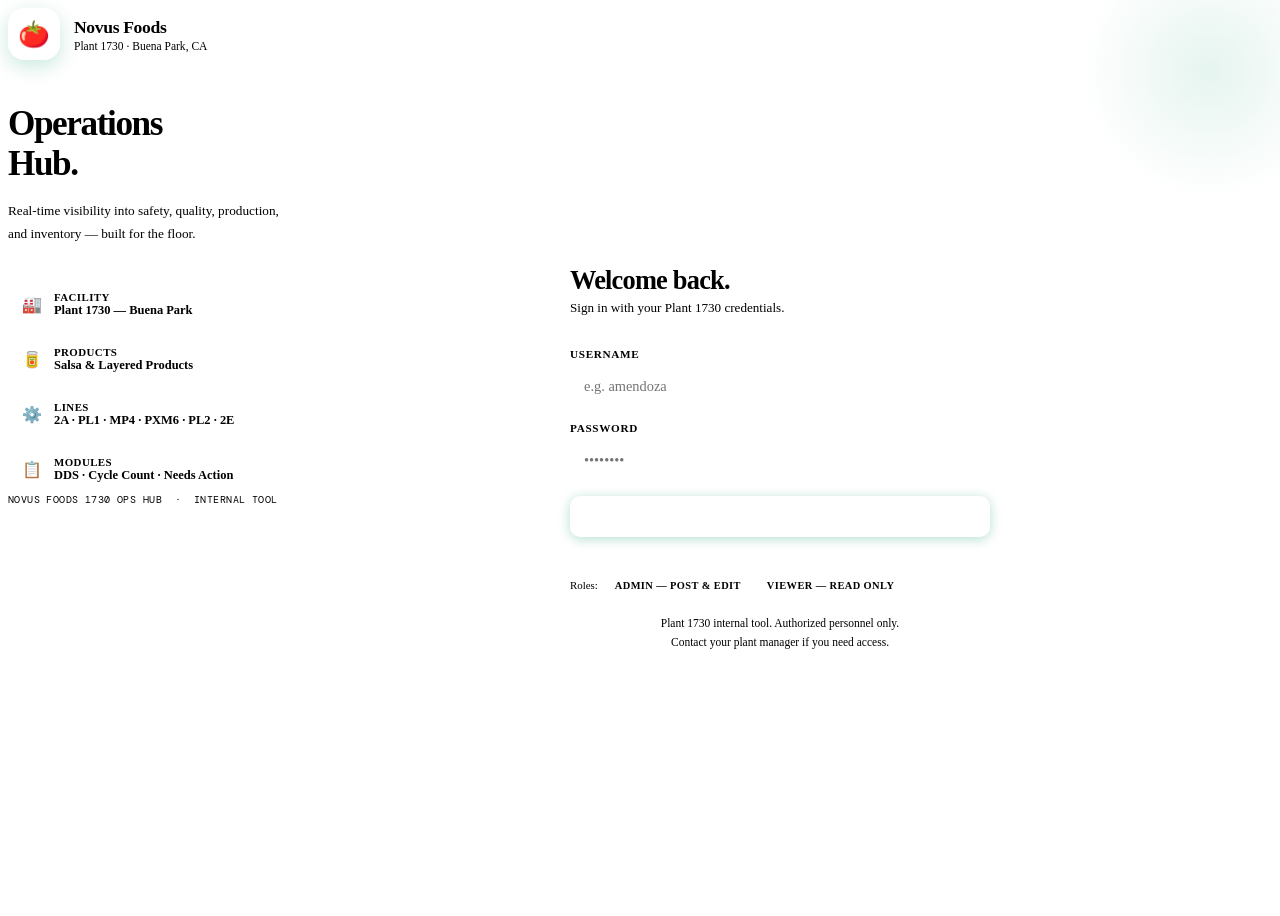
==== index.html @ 9f8c4c77 "Create index.html" ====
<!DOCTYPE html>

<html lang="en">
<head>
  <meta charset="UTF-8"/>
  <meta name="viewport" content="width=device-width,initial-scale=1.0"/>
  <title>Novus Foods 1730 – Ops Hub</title>
  <link rel="preconnect" href="https://fonts.googleapis.com">
  <link rel="preconnect" href="https://fonts.gstatic.com" crossorigin>
  <link href="https://fonts.googleapis.com/css2?family=DM+Sans:ital,wght@0,400;0,500;0,600;0,700;0,800;1,400&family=DM+Mono:wght@400;500&display=swap" rel="stylesheet">
  <link rel="stylesheet" href="novus-styles.css">
  <script src="novus-core.js"></script>
  <style>
    body { display:flex; min-height:100vh; overflow:hidden; }

```
.brand-panel {
  width:380px; flex-shrink:0;
  background:var(--surface); border-right:1px solid var(--border);
  display:flex; flex-direction:column; justify-content:space-between;
  padding:44px 36px; position:relative; overflow:hidden;
}
.brand-panel::before {
  content:''; position:absolute; top:-60px; right:-60px;
  width:260px; height:260px;
  background:radial-gradient(circle,rgba(5,150,105,.1) 0%,transparent 70%);
  pointer-events:none;
}
.brand-panel::after {
  content:''; position:absolute; inset:0;
  background-image:linear-gradient(var(--border) 1px,transparent 1px),linear-gradient(90deg,var(--border) 1px,transparent 1px);
  background-size:44px 44px; opacity:.3; pointer-events:none;
}
.brand-top { position:relative; z-index:1; }
.brand-logo { display:flex; align-items:center; gap:14px; margin-bottom:44px; }
.brand-logo-icon {
  width:52px; height:52px;
  background:linear-gradient(135deg,var(--green-d),var(--green));
  border-radius:16px; display:flex; align-items:center; justify-content:center;
  font-size:1.6rem; box-shadow:0 6px 20px rgba(5,150,105,.22);
}
.brand-logo-name { font-size:1.1rem; font-weight:800; color:var(--ink); letter-spacing:-.02em; }
.brand-logo-sub  { font-size:.72rem; color:var(--ink3); font-weight:500; margin-top:2px; }
.brand-headline  { font-size:2.2rem; font-weight:800; color:var(--ink); line-height:1.15; letter-spacing:-.04em; margin-bottom:14px; }
.brand-headline span { color:var(--green); }
.brand-desc { font-size:.83rem; color:var(--ink3); line-height:1.75; max-width:280px; }
.plant-stats { display:flex; flex-direction:column; gap:8px; margin-top:36px; position:relative; z-index:1; }
.stat-pill {
  display:flex; align-items:center; gap:12px;
  background:var(--green-xll); border:1px solid var(--green-ll);
  border-radius:10px; padding:10px 14px;
  animation:fadeUp .4s var(--ease) both;
}
.stat-pill:nth-child(1){animation-delay:.05s}
.stat-pill:nth-child(2){animation-delay:.1s}
.stat-pill:nth-child(3){animation-delay:.15s}
.stat-pill:nth-child(4){animation-delay:.2s}
.stat-icon  { font-size:1rem; width:20px; text-align:center; }
.stat-label { font-size:.68rem; color:var(--ink3); font-weight:600; text-transform:uppercase; letter-spacing:.04em; }
.stat-value { font-size:.78rem; color:var(--green-d); font-weight:700; }
.brand-bottom { position:relative; z-index:1; font-size:.65rem; color:var(--ink4); font-family:'DM Mono',monospace; letter-spacing:.04em; }

.login-panel { flex:1; display:flex; align-items:center; justify-content:center; padding:40px; background:var(--bg); }
.login-card {
  background:var(--surface); border:1px solid var(--border);
  border-radius:20px; padding:44px 40px; width:100%; max-width:420px;
  box-shadow:var(--shadow); animation:cardIn .4s var(--spring) both;
}
.login-greeting { font-size:1.65rem; font-weight:800; color:var(--ink); letter-spacing:-.03em; margin-bottom:4px; }
.login-sub      { font-size:.82rem; color:var(--ink3); margin-bottom:32px; }
.error-msg {
  display:none; background:rgba(220,38,38,.06); border:1px solid rgba(220,38,38,.18);
  color:var(--red); border-radius:var(--radius-sm); padding:10px 14px;
  font-size:.82rem; font-weight:600; margin-bottom:16px; animation:fadeUp .2s var(--ease) both;
}
.error-msg.visible { display:block; }
.form-input-wrap { margin-bottom:16px; }
.form-input-wrap label { display:block; font-size:.7rem; font-weight:700; text-transform:uppercase; letter-spacing:.06em; color:var(--ink3); margin-bottom:7px; }
.form-input { width:100%; padding:11px 14px; border:1.5px solid var(--border); border-radius:10px; font-family:inherit; font-size:.9rem; color:var(--ink); background:var(--surface2); outline:none; transition:border-color .15s,box-shadow .15s,background .15s; }
.form-input:focus { border-color:var(--green); box-shadow:0 0 0 3px var(--green-glow); background:var(--surface); }
.form-input.err { border-color:var(--red-l); }
.btn-login {
  width:100%; padding:12px;
  background:linear-gradient(135deg,var(--green-d),var(--green));
  color:white; border:none; border-radius:10px; font-family:inherit;
  font-size:.9rem; font-weight:700; cursor:pointer; margin-top:8px;
  box-shadow:0 2px 12px rgba(5,150,105,.3);
  transition:filter .15s,transform .12s var(--spring),box-shadow .15s;
  display:flex; align-items:center; justify-content:center; gap:8px;
}
.btn-login:hover:not(:disabled){ filter:brightness(1.08); transform:translateY(-1px); box-shadow:0 4px 18px rgba(5,150,105,.38); }
.btn-login:active{ transform:scale(.97); }
.btn-login:disabled{ opacity:.7; cursor:not-allowed; }
.spin-mini { display:none; width:14px; height:14px; border:2px solid rgba(255,255,255,.35); border-top-color:white; border-radius:50%; animation:spin .6s linear infinite; }
.btn-login.loading .spin-mini { display:block; }
.role-hint { display:flex; gap:8px; flex-wrap:wrap; align-items:center; margin-top:22px; padding-top:18px; border-top:1px solid var(--border); }
.role-hint-label { font-size:.68rem; color:var(--ink4); }
.role-badge { font-size:.65rem; font-weight:700; padding:3px 9px; border-radius:5px; text-transform:uppercase; letter-spacing:.04em; }
.role-admin  { background:var(--green-xll); color:var(--green-d); border:1px solid var(--green-ll); }
.role-viewer { background:var(--surface2); color:var(--ink3); border:1px solid var(--border); }
.login-footer { font-size:.72rem; color:var(--ink4); text-align:center; margin-top:20px; line-height:1.65; }

@media(max-width:768px){
  body{flex-direction:column;}
  .brand-panel{width:100%;padding:28px 24px 20px;}
  .brand-headline{font-size:1.5rem;}
  .plant-stats{flex-direction:row;flex-wrap:wrap;}
  .stat-pill{flex:1;min-width:140px;}
  .login-panel{padding:24px 20px;}
  .login-card{padding:28px 22px;}
}
```

  </style>
</head>
<body>
  <div class="brand-panel">
    <div class="brand-top">
      <div class="brand-logo">
        <div class="brand-logo-icon">🍅</div>
        <div><div class="brand-logo-name">Novus Foods</div><div class="brand-logo-sub">Plant 1730 · Buena Park, CA</div></div>
      </div>
      <h1 class="brand-headline">Operations<br><span>Hub.</span></h1>
      <p class="brand-desc">Real-time visibility into safety, quality, production, and inventory — built for the floor.</p>
      <div class="plant-stats">
        <div class="stat-pill"><span class="stat-icon">🏭</span><div><div class="stat-label">Facility</div><div class="stat-value">Plant 1730 — Buena Park</div></div></div>
        <div class="stat-pill"><span class="stat-icon">🥫</span><div><div class="stat-label">Products</div><div class="stat-value">Salsa &amp; Layered Products</div></div></div>
        <div class="stat-pill"><span class="stat-icon">⚙️</span><div><div class="stat-label">Lines</div><div class="stat-value">2A · PL1 · MP4 · PXM6 · PL2 · 2E</div></div></div>
        <div class="stat-pill"><span class="stat-icon">📋</span><div><div class="stat-label">Modules</div><div class="stat-value">DDS · Cycle Count · Needs Action</div></div></div>
      </div>
    </div>
    <div class="brand-bottom">NOVUS FOODS 1730 OPS HUB &nbsp;·&nbsp; INTERNAL TOOL</div>
  </div>

  <div class="login-panel">
    <div class="login-card">
      <div class="login-greeting">Welcome back.</div>
      <div class="login-sub">Sign in with your Plant 1730 credentials.</div>
      <div class="error-msg" id="error-msg"></div>
      <div class="form-input-wrap"><label for="username">Username</label><input class="form-input" id="username" type="text" autocomplete="username" spellcheck="false" autocapitalize="none" placeholder="e.g. amendoza"/></div>
      <div class="form-input-wrap"><label for="password">Password</label><input class="form-input" id="password" type="password" autocomplete="current-password" placeholder="••••••••"/></div>
      <button class="btn-login" id="btn-login" onclick="handleLogin()"><div class="spin-mini"></div><span class="btn-text">Sign In</span></button>
      <div class="role-hint">
        <span class="role-hint-label">Roles:</span>
        <span class="role-badge role-admin">Admin — post &amp; edit</span>
        <span class="role-badge role-viewer">Viewer — read only</span>
      </div>
      <div class="login-footer">Plant 1730 internal tool. Authorized personnel only.<br>Contact your plant manager if you need access.</div>
    </div>
  </div>

<script>
  (function(){ try{ const u=JSON.parse(sessionStorage.getItem('novus1730_user')); if(u&&u.plant==='1730') window.location.replace('dds-announcements.html'); }catch(_){} })();

  const ALLOWED_USERS={'amendoza':{password:'1730data',plant:'1730',role:'admin'},'mcaballero':{password:'novus26',plant:'1730',role:'admin'},'vmarino':{password:'novus26',plant:'1730',role:'admin'},'csimonian':{password:'novus26',plant:'1730',role:'viewer'},'hdiaz':{password:'novus26',plant:'1730',role:'viewer'},'cmunoz':{password:'novus26',plant:'1730',role:'viewer'},'mvaladez':{password:'novus26',plant:'1730',role:'viewer'},'lestrada':{password:'novus26',plant:'1730',role:'viewer'},'hwang':{password:'novus26',plant:'1730',role:'viewer'}};

  const usernameEl=document.getElementById('username'),passwordEl=document.getElementById('password'),btnEl=document.getElementById('btn-login'),errorEl=document.getElementById('error-msg');
  document.addEventListener('keydown',e=>{if(e.key==='Enter')handleLogin();});
  [usernameEl,passwordEl].forEach(el=>el.addEventListener('input',()=>{errorEl.classList.remove('visible');el.classList.remove('err');}));
  function showError(msg){errorEl.textContent=msg;errorEl.classList.add('visible');passwordEl.value='';passwordEl.focus();[usernameEl,passwordEl].forEach(el=>el.classList.add('err'));}
  function handleLogin(){
    const username=usernameEl.value.trim().toLowerCase(),password=passwordEl.value.trim();
    errorEl.classList.remove('visible');
    if(!username||!password){showError('Please enter both username and password.');return;}
    const user=ALLOWED_USERS[username];
    if(!user||user.password!==password||user.plant!=='1730'){showError('Invalid Plant 1730 credentials.');return;}
    btnEl.disabled=true;btnEl.classList.add('loading');btnEl.querySelector('.btn-text').textContent='Signing in…';
    try{sessionStorage.setItem('novus1730_user',JSON.stringify({username,plant:user.plant,role:user.role,loginTime:new Date().toISOString()}));}catch(_){}
    setTimeout(()=>{window.location.href='dds-announcements.html';},350);
  }
</script>

</body>
</html>
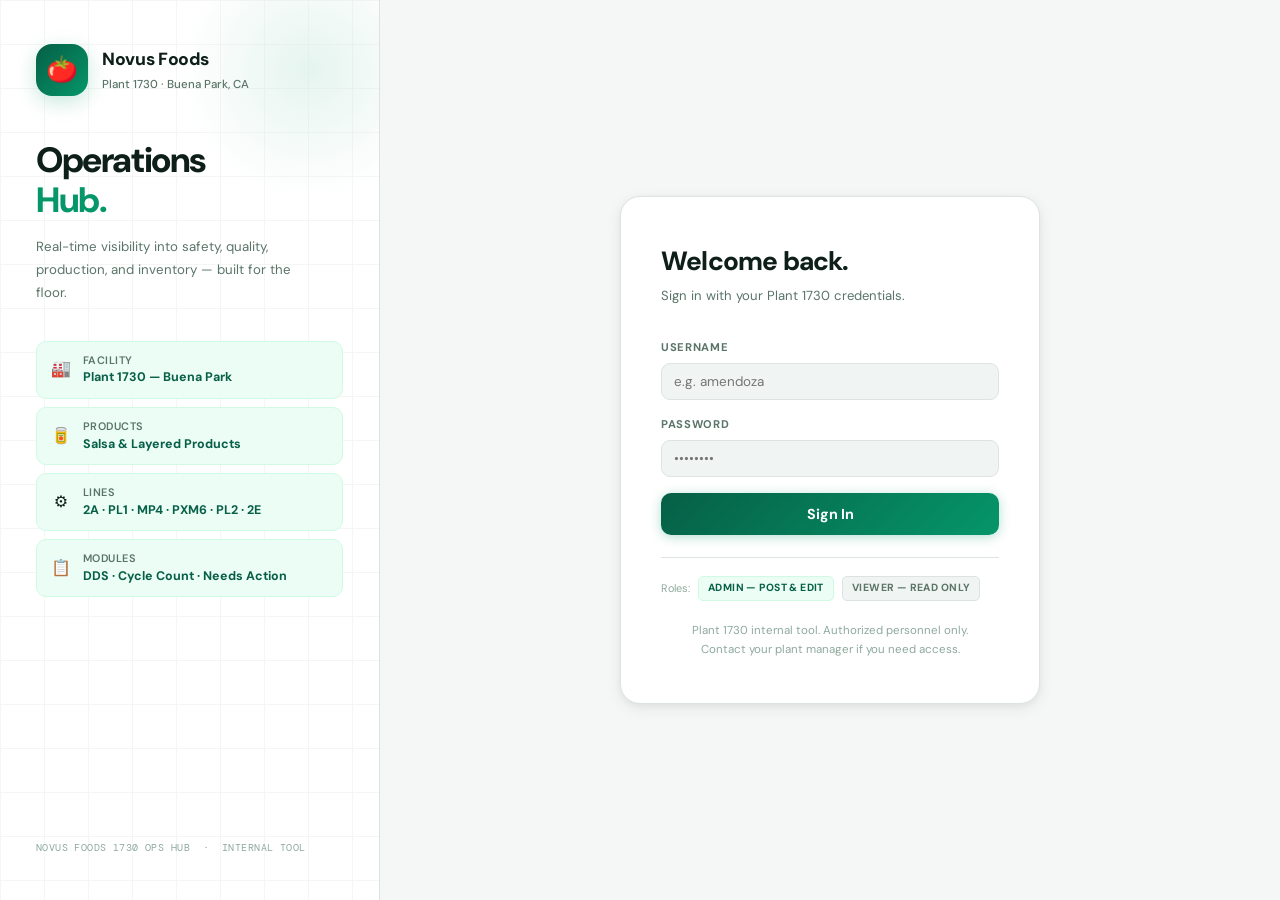
==== commit dc036607: "Update index.html" ====
--- a/index.html
+++ b/index.html
@@ -1,5 +1,4 @@
 <!DOCTYPE html>
-
 <html lang="en">
 <head>
   <meta charset="UTF-8"/>
@@ -13,104 +12,101 @@
   <style>
     body { display:flex; min-height:100vh; overflow:hidden; }
 
-```
-.brand-panel {
-  width:380px; flex-shrink:0;
-  background:var(--surface); border-right:1px solid var(--border);
-  display:flex; flex-direction:column; justify-content:space-between;
-  padding:44px 36px; position:relative; overflow:hidden;
-}
-.brand-panel::before {
-  content:''; position:absolute; top:-60px; right:-60px;
-  width:260px; height:260px;
-  background:radial-gradient(circle,rgba(5,150,105,.1) 0%,transparent 70%);
-  pointer-events:none;
-}
-.brand-panel::after {
-  content:''; position:absolute; inset:0;
-  background-image:linear-gradient(var(--border) 1px,transparent 1px),linear-gradient(90deg,var(--border) 1px,transparent 1px);
-  background-size:44px 44px; opacity:.3; pointer-events:none;
-}
-.brand-top { position:relative; z-index:1; }
-.brand-logo { display:flex; align-items:center; gap:14px; margin-bottom:44px; }
-.brand-logo-icon {
-  width:52px; height:52px;
-  background:linear-gradient(135deg,var(--green-d),var(--green));
-  border-radius:16px; display:flex; align-items:center; justify-content:center;
-  font-size:1.6rem; box-shadow:0 6px 20px rgba(5,150,105,.22);
-}
-.brand-logo-name { font-size:1.1rem; font-weight:800; color:var(--ink); letter-spacing:-.02em; }
-.brand-logo-sub  { font-size:.72rem; color:var(--ink3); font-weight:500; margin-top:2px; }
-.brand-headline  { font-size:2.2rem; font-weight:800; color:var(--ink); line-height:1.15; letter-spacing:-.04em; margin-bottom:14px; }
-.brand-headline span { color:var(--green); }
-.brand-desc { font-size:.83rem; color:var(--ink3); line-height:1.75; max-width:280px; }
-.plant-stats { display:flex; flex-direction:column; gap:8px; margin-top:36px; position:relative; z-index:1; }
-.stat-pill {
-  display:flex; align-items:center; gap:12px;
-  background:var(--green-xll); border:1px solid var(--green-ll);
-  border-radius:10px; padding:10px 14px;
-  animation:fadeUp .4s var(--ease) both;
-}
-.stat-pill:nth-child(1){animation-delay:.05s}
-.stat-pill:nth-child(2){animation-delay:.1s}
-.stat-pill:nth-child(3){animation-delay:.15s}
-.stat-pill:nth-child(4){animation-delay:.2s}
-.stat-icon  { font-size:1rem; width:20px; text-align:center; }
-.stat-label { font-size:.68rem; color:var(--ink3); font-weight:600; text-transform:uppercase; letter-spacing:.04em; }
-.stat-value { font-size:.78rem; color:var(--green-d); font-weight:700; }
-.brand-bottom { position:relative; z-index:1; font-size:.65rem; color:var(--ink4); font-family:'DM Mono',monospace; letter-spacing:.04em; }
+    .brand-panel {
+      width:380px; flex-shrink:0;
+      background:var(--surface); border-right:1px solid var(--border);
+      display:flex; flex-direction:column; justify-content:space-between;
+      padding:44px 36px; position:relative; overflow:hidden;
+    }
+    .brand-panel::before {
+      content:''; position:absolute; top:-60px; right:-60px;
+      width:260px; height:260px;
+      background:radial-gradient(circle,rgba(5,150,105,.1) 0%,transparent 70%);
+      pointer-events:none;
+    }
+    .brand-panel::after {
+      content:''; position:absolute; inset:0;
+      background-image:linear-gradient(var(--border) 1px,transparent 1px),linear-gradient(90deg,var(--border) 1px,transparent 1px);
+      background-size:44px 44px; opacity:.3; pointer-events:none;
+    }
+    .brand-top { position:relative; z-index:1; }
+    .brand-logo { display:flex; align-items:center; gap:14px; margin-bottom:44px; }
+    .brand-logo-icon {
+      width:52px; height:52px;
+      background:linear-gradient(135deg,var(--green-d),var(--green));
+      border-radius:16px; display:flex; align-items:center; justify-content:center;
+      font-size:1.6rem; box-shadow:0 6px 20px rgba(5,150,105,.22);
+    }
+    .brand-logo-name { font-size:1.1rem; font-weight:800; color:var(--ink); letter-spacing:-.02em; }
+    .brand-logo-sub  { font-size:.72rem; color:var(--ink3); font-weight:500; margin-top:2px; }
+    .brand-headline  { font-size:2.2rem; font-weight:800; color:var(--ink); line-height:1.15; letter-spacing:-.04em; margin-bottom:14px; }
+    .brand-headline span { color:var(--green); }
+    .brand-desc { font-size:.83rem; color:var(--ink3); line-height:1.75; max-width:280px; }
+    .plant-stats { display:flex; flex-direction:column; gap:8px; margin-top:36px; position:relative; z-index:1; }
+    .stat-pill {
+      display:flex; align-items:center; gap:12px;
+      background:var(--green-xll); border:1px solid var(--green-ll);
+      border-radius:10px; padding:10px 14px;
+      animation:fadeUp .4s var(--ease) both;
+    }
+    .stat-pill:nth-child(1){animation-delay:.05s}
+    .stat-pill:nth-child(2){animation-delay:.1s}
+    .stat-pill:nth-child(3){animation-delay:.15s}
+    .stat-pill:nth-child(4){animation-delay:.2s}
+    .stat-icon  { font-size:1rem; width:20px; text-align:center; }
+    .stat-label { font-size:.68rem; color:var(--ink3); font-weight:600; text-transform:uppercase; letter-spacing:.04em; }
+    .stat-value { font-size:.78rem; color:var(--green-d); font-weight:700; }
+    .brand-bottom { position:relative; z-index:1; font-size:.65rem; color:var(--ink4); font-family:'DM Mono',monospace; letter-spacing:.04em; }
 
-.login-panel { flex:1; display:flex; align-items:center; justify-content:center; padding:40px; background:var(--bg); }
-.login-card {
-  background:var(--surface); border:1px solid var(--border);
-  border-radius:20px; padding:44px 40px; width:100%; max-width:420px;
-  box-shadow:var(--shadow); animation:cardIn .4s var(--spring) both;
-}
-.login-greeting { font-size:1.65rem; font-weight:800; color:var(--ink); letter-spacing:-.03em; margin-bottom:4px; }
-.login-sub      { font-size:.82rem; color:var(--ink3); margin-bottom:32px; }
-.error-msg {
-  display:none; background:rgba(220,38,38,.06); border:1px solid rgba(220,38,38,.18);
-  color:var(--red); border-radius:var(--radius-sm); padding:10px 14px;
-  font-size:.82rem; font-weight:600; margin-bottom:16px; animation:fadeUp .2s var(--ease) both;
-}
-.error-msg.visible { display:block; }
-.form-input-wrap { margin-bottom:16px; }
-.form-input-wrap label { display:block; font-size:.7rem; font-weight:700; text-transform:uppercase; letter-spacing:.06em; color:var(--ink3); margin-bottom:7px; }
-.form-input { width:100%; padding:11px 14px; border:1.5px solid var(--border); border-radius:10px; font-family:inherit; font-size:.9rem; color:var(--ink); background:var(--surface2); outline:none; transition:border-color .15s,box-shadow .15s,background .15s; }
-.form-input:focus { border-color:var(--green); box-shadow:0 0 0 3px var(--green-glow); background:var(--surface); }
-.form-input.err { border-color:var(--red-l); }
-.btn-login {
-  width:100%; padding:12px;
-  background:linear-gradient(135deg,var(--green-d),var(--green));
-  color:white; border:none; border-radius:10px; font-family:inherit;
-  font-size:.9rem; font-weight:700; cursor:pointer; margin-top:8px;
-  box-shadow:0 2px 12px rgba(5,150,105,.3);
-  transition:filter .15s,transform .12s var(--spring),box-shadow .15s;
-  display:flex; align-items:center; justify-content:center; gap:8px;
-}
-.btn-login:hover:not(:disabled){ filter:brightness(1.08); transform:translateY(-1px); box-shadow:0 4px 18px rgba(5,150,105,.38); }
-.btn-login:active{ transform:scale(.97); }
-.btn-login:disabled{ opacity:.7; cursor:not-allowed; }
-.spin-mini { display:none; width:14px; height:14px; border:2px solid rgba(255,255,255,.35); border-top-color:white; border-radius:50%; animation:spin .6s linear infinite; }
-.btn-login.loading .spin-mini { display:block; }
-.role-hint { display:flex; gap:8px; flex-wrap:wrap; align-items:center; margin-top:22px; padding-top:18px; border-top:1px solid var(--border); }
-.role-hint-label { font-size:.68rem; color:var(--ink4); }
-.role-badge { font-size:.65rem; font-weight:700; padding:3px 9px; border-radius:5px; text-transform:uppercase; letter-spacing:.04em; }
-.role-admin  { background:var(--green-xll); color:var(--green-d); border:1px solid var(--green-ll); }
-.role-viewer { background:var(--surface2); color:var(--ink3); border:1px solid var(--border); }
-.login-footer { font-size:.72rem; color:var(--ink4); text-align:center; margin-top:20px; line-height:1.65; }
+    .login-panel { flex:1; display:flex; align-items:center; justify-content:center; padding:40px; background:var(--bg); }
+    .login-card {
+      background:var(--surface); border:1px solid var(--border);
+      border-radius:20px; padding:44px 40px; width:100%; max-width:420px;
+      box-shadow:var(--shadow); animation:cardIn .4s var(--spring) both;
+    }
+    .login-greeting { font-size:1.65rem; font-weight:800; color:var(--ink); letter-spacing:-.03em; margin-bottom:4px; }
+    .login-sub      { font-size:.82rem; color:var(--ink3); margin-bottom:32px; }
+    .error-msg {
+      display:none; background:rgba(220,38,38,.06); border:1px solid rgba(220,38,38,.18);
+      color:var(--red); border-radius:var(--radius-sm); padding:10px 14px;
+      font-size:.82rem; font-weight:600; margin-bottom:16px; animation:fadeUp .2s var(--ease) both;
+    }
+    .error-msg.visible { display:block; }
+    .form-input-wrap { margin-bottom:16px; }
+    .form-input-wrap label { display:block; font-size:.7rem; font-weight:700; text-transform:uppercase; letter-spacing:.06em; color:var(--ink3); margin-bottom:7px; }
+    .form-input { width:100%; padding:11px 14px; border:1.5px solid var(--border); border-radius:10px; font-family:inherit; font-size:.9rem; color:var(--ink); background:var(--surface2); outline:none; transition:border-color .15s,box-shadow .15s,background .15s; }
+    .form-input:focus { border-color:var(--green); box-shadow:0 0 0 3px var(--green-glow); background:var(--surface); }
+    .form-input.err { border-color:var(--red-l); }
+    .btn-login {
+      width:100%; padding:12px;
+      background:linear-gradient(135deg,var(--green-d),var(--green));
+      color:white; border:none; border-radius:10px; font-family:inherit;
+      font-size:.9rem; font-weight:700; cursor:pointer; margin-top:8px;
+      box-shadow:0 2px 12px rgba(5,150,105,.3);
+      transition:filter .15s,transform .12s var(--spring),box-shadow .15s;
+      display:flex; align-items:center; justify-content:center; gap:8px;
+    }
+    .btn-login:hover:not(:disabled){ filter:brightness(1.08); transform:translateY(-1px); box-shadow:0 4px 18px rgba(5,150,105,.38); }
+    .btn-login:active{ transform:scale(.97); }
+    .btn-login:disabled{ opacity:.7; cursor:not-allowed; }
+    .spin-mini { display:none; width:14px; height:14px; border:2px solid rgba(255,255,255,.35); border-top-color:white; border-radius:50%; animation:spin .6s linear infinite; }
+    .btn-login.loading .spin-mini { display:block; }
+    .role-hint { display:flex; gap:8px; flex-wrap:wrap; align-items:center; margin-top:22px; padding-top:18px; border-top:1px solid var(--border); }
+    .role-hint-label { font-size:.68rem; color:var(--ink4); }
+    .role-badge { font-size:.65rem; font-weight:700; padding:3px 9px; border-radius:5px; text-transform:uppercase; letter-spacing:.04em; }
+    .role-admin  { background:var(--green-xll); color:var(--green-d); border:1px solid var(--green-ll); }
+    .role-viewer { background:var(--surface2); color:var(--ink3); border:1px solid var(--border); }
+    .login-footer { font-size:.72rem; color:var(--ink4); text-align:center; margin-top:20px; line-height:1.65; }
 
-@media(max-width:768px){
-  body{flex-direction:column;}
-  .brand-panel{width:100%;padding:28px 24px 20px;}
-  .brand-headline{font-size:1.5rem;}
-  .plant-stats{flex-direction:row;flex-wrap:wrap;}
-  .stat-pill{flex:1;min-width:140px;}
-  .login-panel{padding:24px 20px;}
-  .login-card{padding:28px 22px;}
-}
-```
-
+    @media(max-width:768px){
+      body{flex-direction:column;}
+      .brand-panel{width:100%;padding:28px 24px 20px;}
+      .brand-headline{font-size:1.5rem;}
+      .plant-stats{flex-direction:row;flex-wrap:wrap;}
+      .stat-pill{flex:1;min-width:140px;}
+      .login-panel{padding:24px 20px;}
+      .login-card{padding:28px 22px;}
+    }
   </style>
 </head>
 <body>
@@ -169,6 +165,5 @@
     setTimeout(()=>{window.location.href='dds-announcements.html';},350);
   }
 </script>
-
 </body>
 </html>
--- a/novus-styles.css
+++ b/novus-styles.css
@@ -0,0 +1,439 @@
+/* ═══════════════════════════════════════════════════════════════════════════
+   novus-styles.css  –  Novus Foods 1730 Ops Hub  –  Shared Design System
+   Light theme. All pages <link rel="stylesheet" href="novus-styles.css">.
+   Page-specific CSS stays inline in each file.
+═══════════════════════════════════════════════════════════════════════════ */
+
+/* ── Variables ──────────────────────────────────────────────────────────── */
+:root {
+  /* Surfaces */
+  --bg:       #f4f7f6;
+  --surface:  #ffffff;
+  --surface2: #f0f4f2;
+  --surface3: #e8f0ec;
+
+  /* Borders */
+  --border:  #dde4e0;
+  --border2: #c5d1cb;
+
+  /* Text */
+  --ink:  #0d1f18;
+  --ink2: #2d4438;
+  --ink3: #5a7468;
+  --ink4: #8ea99d;
+
+  /* Brand green (primary) */
+  --green:      #059669;
+  --green-l:    #10b981;
+  --green-d:    #065f46;
+  --green-ll:   #d1fae5;
+  --green-xll:  #ecfdf5;
+  --green-glow: rgba(5,150,105,.12);
+
+  /* Accent teal */
+  --teal:   #0d9488;
+  --teal-l: #14b8a6;
+  --teal-ll:#ccfbf1;
+
+  /* Blue (charts / data only — not UI chrome) */
+  --blue:      #2563eb;
+  --blue-l:    #3b82f6;
+  --blue-ll:   #dbeafe;
+  --blue-glow: rgba(37,99,235,.1);
+
+  /* Status */
+  --red:    #dc2626;
+  --red-l:  #ef4444;
+  --amber:  #b45309;
+  --amber-l:#d97706;
+  --amber-ll:#fef3c7;
+
+  /* Shadows */
+  --shadow-xs: 0 1px 2px rgba(0,0,0,.04);
+  --shadow-sm: 0 1px 4px rgba(0,0,0,.06), 0 2px 8px rgba(0,0,0,.04);
+  --shadow:    0 4px 16px rgba(0,0,0,.07), 0 2px 6px rgba(0,0,0,.04);
+  --shadow-lg: 0 10px 32px rgba(0,0,0,.09), 0 4px 12px rgba(0,0,0,.05);
+
+  /* Layout */
+  --nav-h:    60px;
+  --radius:   14px;
+  --radius-sm: 9px;
+  --radius-xs: 5px;
+
+  /* Easing */
+  --ease:   cubic-bezier(.4,0,.2,1);
+  --ease-out: cubic-bezier(0,0,.2,1);
+  --spring: cubic-bezier(.34,1.56,.64,1);
+}
+
+/* ── Reset ──────────────────────────────────────────────────────────────── */
+*, *::before, *::after { margin:0; padding:0; box-sizing:border-box; }
+
+/* ── Body ────────────────────────────────────────────────────────────────── */
+body {
+  font-family: 'DM Sans', system-ui, sans-serif;
+  font-size: 13.5px;
+  line-height: 1.55;
+  background: var(--bg);
+  color: var(--ink);
+  overflow-x: hidden;
+  /* Subtle linen texture */
+  background-image: url("data:image/svg+xml,%3Csvg xmlns='http://www.w3.org/2000/svg' width='400' height='400'%3E%3Cfilter id='n'%3E%3CfeTurbulence type='fractalNoise' baseFrequency='.65' numOctaves='3' stitchTiles='stitch'/%3E%3C/filter%3E%3Crect width='400' height='400' filter='url(%23n)' opacity='.018'/%3E%3C/svg%3E");
+}
+
+/* ── Top Nav ─────────────────────────────────────────────────────────────── */
+.top-nav {
+  height: var(--nav-h);
+  background: var(--surface);
+  border-bottom: 1px solid var(--border);
+  box-shadow: 0 1px 0 var(--border), 0 4px 16px rgba(0,0,0,.04);
+  display: flex;
+  justify-content: space-between;
+  align-items: center;
+  padding: 0 28px;
+  position: sticky;
+  top: 0;
+  z-index: 200;
+  margin-bottom: 0;
+  will-change: transform;
+  transform: translateZ(0);
+}
+
+.logo { display:flex; align-items:center; gap:10px; }
+.logo-icon {
+  width: 32px; height: 32px;
+  background: linear-gradient(135deg, var(--green-d), var(--green));
+  border-radius: 9px;
+  display: flex; align-items: center; justify-content: center;
+  flex-shrink: 0;
+  box-shadow: 0 2px 8px rgba(5,150,105,.25);
+}
+.logo-icon svg { width:16px; height:16px; fill:white; }
+.logo-text { font-size:1.05rem; font-weight:800; color:var(--ink); letter-spacing:-.02em; }
+.logo-text span { color: var(--green); }
+
+.nav-tabs {
+  display: flex; gap: 2px;
+  background: var(--surface2);
+  border: 1px solid var(--border);
+  border-radius: 10px;
+  padding: 3px;
+  overflow-x: auto;
+  scrollbar-width: none;
+}
+.nav-tabs::-webkit-scrollbar { display:none; }
+
+.nav-tab {
+  color: var(--ink3);
+  text-decoration: none;
+  font-weight: 500;
+  font-size: .82rem;
+  padding: 6px 14px;
+  border-radius: 7px;
+  transition: background .12s var(--ease), color .12s var(--ease);
+  white-space: nowrap;
+}
+.nav-tab:hover { background: var(--surface); color: var(--ink2); }
+.nav-tab.active {
+  background: var(--green-xll);
+  color: var(--green-d);
+  font-weight: 700;
+  box-shadow: var(--shadow-xs);
+  border: 1px solid var(--green-ll);
+}
+
+/* ── Page wrapper ────────────────────────────────────────────────────────── */
+.page { max-width:1760px; margin:0 auto; padding:24px 24px 60px; }
+
+/* ── Buttons ─────────────────────────────────────────────────────────────── */
+.btn {
+  display: inline-flex;
+  align-items: center;
+  gap: 6px;
+  padding: 8px 16px;
+  border-radius: var(--radius-sm);
+  font-size: .82rem;
+  font-weight: 600;
+  font-family: inherit;
+  cursor: pointer;
+  border: none;
+  transition: transform .12s var(--spring), filter .12s, box-shadow .12s;
+  letter-spacing: -.01em;
+}
+.btn:active { transform: scale(.96); }
+
+.btn-primary {
+  background: linear-gradient(135deg, var(--green-d), var(--green));
+  color: white;
+  box-shadow: 0 2px 10px rgba(5,150,105,.3);
+}
+.btn-primary:hover { filter: brightness(1.08); transform: translateY(-1px); box-shadow: 0 4px 16px rgba(5,150,105,.38); }
+
+.btn-ghost {
+  background: transparent;
+  border: 1px solid var(--border2);
+  color: var(--ink2);
+}
+.btn-ghost:hover { background: var(--surface2); }
+
+.btn-danger { background: var(--red-l); color: white; }
+.btn-danger:hover { filter: brightness(1.08); }
+
+.btn-teal {
+  background: linear-gradient(135deg, var(--teal), var(--teal-l));
+  color: white;
+  box-shadow: 0 2px 8px rgba(13,148,136,.28);
+}
+
+.btn-ms {
+  background: #0078d4;
+  color: white;
+  box-shadow: 0 2px 8px rgba(0,120,212,.25);
+}
+.btn-ms:hover { filter: brightness(1.1); }
+.btn-ms:disabled { opacity:.6; cursor:not-allowed; transform:none; }
+
+/* ── Panel ───────────────────────────────────────────────────────────────── */
+.panel {
+  background: var(--surface);
+  border: 1px solid var(--border);
+  border-radius: var(--radius);
+  overflow: hidden;
+  display: flex;
+  flex-direction: column;
+  transition: box-shadow .2s, border-color .2s;
+  box-shadow: var(--shadow-sm);
+}
+.panel:hover { box-shadow: var(--shadow); border-color: var(--border2); }
+
+/* THE KEY VISUAL CHANGE — light green headers instead of dark blue */
+.panel-header {
+  background: linear-gradient(135deg, var(--green-xll), var(--green-ll));
+  border-bottom: 1.5px solid #a7f3d0;
+  padding: 11px 18px;
+  display: flex;
+  align-items: center;
+  justify-content: space-between;
+  flex-shrink: 0;
+  cursor: grab;
+}
+.panel-header:active { cursor: grabbing; }
+.panel-header[style*="cursor:default"] { cursor: default !important; }
+
+.panel-title {
+  color: var(--green-d);
+  font-weight: 800;
+  font-size: .88rem;
+  letter-spacing: -.01em;
+}
+
+.panel-date {
+  font-size: .67rem;
+  font-family: 'DM Mono', monospace;
+  color: var(--ink4);
+  text-align: center;
+  padding: 5px 18px 0;
+  flex-shrink: 0;
+}
+.panel-date.stale {
+  color: var(--red-l);
+  font-weight: 700;
+  animation: pulse 2s ease-in-out infinite;
+}
+
+.panel-body {
+  padding: 14px 16px 16px;
+  flex: 1;
+  overflow-y: auto;
+  display: flex;
+  flex-direction: column;
+  gap: 12px;
+}
+
+/* ── Metrics ─────────────────────────────────────────────────────────────── */
+.metric-row { display:flex; gap:10px; }
+
+.metric-box {
+  background: var(--surface2);
+  border: 1px solid var(--border);
+  border-radius: var(--radius-sm);
+  padding: 12px 10px;
+  flex: 1;
+  text-align: center;
+  transition: border-color .15s, box-shadow .15s;
+}
+.metric-box:hover { border-color: var(--green); box-shadow: 0 0 0 3px var(--green-glow); }
+
+.metric-label {
+  font-size: .65rem;
+  font-weight: 700;
+  text-transform: uppercase;
+  letter-spacing: .06em;
+  color: var(--ink3);
+  margin-bottom: 5px;
+}
+.metric-value {
+  font-size: 1.6rem;
+  font-weight: 700;
+  letter-spacing: -.03em;
+  color: var(--ink);
+  line-height: 1.1;
+  outline: none;
+  transition: background .15s;
+  min-width: 20px;
+  display: inline-block;
+}
+.metric-value[contenteditable=true]:focus { background: var(--green-ll); border-radius:4px; }
+.metric-value[contenteditable=true]:hover { cursor:text; background: var(--green-xll); }
+
+/* ── Section label + drivers box ─────────────────────────────────────────── */
+.section-label {
+  font-size: .7rem;
+  font-weight: 700;
+  text-transform: uppercase;
+  letter-spacing: .06em;
+  color: var(--green);
+  margin-bottom: 4px;
+}
+
+.drivers-box {
+  background: var(--surface2);
+  border: 1px solid var(--border);
+  border-radius: var(--radius-sm);
+  padding: 10px 12px;
+  font-size: .82rem;
+  font-family: 'DM Mono', monospace;
+  color: var(--ink2);
+  white-space: pre-wrap;
+  line-height: 1.6;
+  min-height: 40px;
+  outline: none;
+}
+.drivers-box.alert {
+  background: rgba(239,68,68,.05);
+  border-color: rgba(239,68,68,.2);
+  color: var(--red);
+}
+
+/* ── Data table ──────────────────────────────────────────────────────────── */
+.data-table { width:100%; border-collapse:collapse; font-size:.8rem; }
+.data-table th {
+  background: var(--green-xll);
+  color: var(--green-d);
+  font-weight: 700;
+  font-size: .67rem;
+  text-transform: uppercase;
+  letter-spacing: .04em;
+  padding: 7px 8px;
+  text-align: center;
+  border-bottom: 2px solid var(--green-ll);
+}
+.data-table td { padding:7px 8px; text-align:center; border-bottom:1px solid var(--border); color:var(--ink2); }
+.data-table tr:last-child td { border-bottom:none; }
+.data-table tr:hover td { background: var(--surface2); }
+.td-green { background:rgba(16,185,129,.1)!important; color:#065f46!important; font-weight:600; }
+.td-amber { background:rgba(217,119,6,.1)!important;  color:var(--amber)!important;  font-weight:600; }
+.td-red   { background:rgba(239,68,68,.1)!important;  color:var(--red-l)!important;  font-weight:600; }
+
+/* ── Chart wrap ──────────────────────────────────────────────────────────── */
+.chart-wrap {
+  position: relative;
+  width: 100%;
+  border-radius: var(--radius-sm);
+  overflow: hidden;
+  background: var(--surface2);
+  border: 1px solid var(--border);
+  padding: 10px;
+}
+.chart-wrap canvas { display:block; }
+
+/* ── Form inputs ─────────────────────────────────────────────────────────── */
+.form-group { display:flex; flex-direction:column; gap:5px; }
+.form-group label {
+  font-size: .7rem;
+  font-weight: 700;
+  text-transform: uppercase;
+  letter-spacing: .06em;
+  color: var(--ink3);
+}
+
+select, input[type=text], input[type=date], input[type=password], textarea {
+  font-family: inherit;
+  font-size: .84rem;
+  color: var(--ink);
+  background: var(--surface2);
+  border: 1px solid var(--border);
+  border-radius: var(--radius-sm);
+  padding: 9px 12px;
+  outline: none;
+  transition: border-color .15s, box-shadow .15s, background .15s;
+  width: 100%;
+}
+select {
+  appearance: none; -webkit-appearance: none;
+  background-image: url("data:image/svg+xml,%3Csvg xmlns='http://www.w3.org/2000/svg' width='12' height='12' viewBox='0 0 24 24'%3E%3Cpath fill='%235a7468' d='M7 10l5 5 5-5z'/%3E%3C/svg%3E");
+  background-repeat: no-repeat;
+  background-position: right 10px center;
+  padding-right: 28px;
+}
+select:disabled { opacity:.45; cursor:not-allowed; }
+
+select:focus, input:focus, textarea:focus {
+  border-color: var(--green);
+  box-shadow: 0 0 0 3px var(--green-glow);
+  background: var(--surface);
+}
+
+/* ── SharePoint status bar ───────────────────────────────────────────────── */
+.sp-bar {
+  display: none;
+  align-items: center;
+  justify-content: space-between;
+  padding: 9px 28px;
+  font-size: .78rem;
+  font-weight: 500;
+  gap: 12px;
+  background: linear-gradient(135deg, #0078d4, #106ebe);
+  color: white;
+}
+.sp-bar.visible  { display: flex; }
+.sp-bar.success  { background: linear-gradient(135deg, var(--green-d), var(--green)); }
+.sp-bar.error    { background: linear-gradient(135deg, var(--red), #b91c1c); }
+.sp-bar.info     { background: linear-gradient(135deg, #374151, #1f2937); }
+
+.sp-bar-left { display:flex; align-items:center; gap:8px; }
+.sp-spinner {
+  width:13px; height:13px;
+  border: 2px solid rgba(255,255,255,.3);
+  border-top-color: white;
+  border-radius: 50%;
+  animation: spin .7s linear infinite;
+  display: none;
+  flex-shrink: 0;
+}
+.sp-spinner.on { display:block; }
+
+/* ── Animations ──────────────────────────────────────────────────────────── */
+@keyframes fadeUp   { from{opacity:0;transform:translateY(10px)} to{opacity:1;transform:none} }
+@keyframes shimmer  { 0%{background-position:-600px 0} 100%{background-position:600px 0} }
+@keyframes pulse    { 0%,100%{opacity:1} 50%{opacity:.55} }
+@keyframes spin     { to{transform:rotate(360deg)} }
+@keyframes cardIn   { from{opacity:0;transform:translateY(14px) scale(.97)} to{opacity:1;transform:none} }
+@keyframes slideIn  { from{opacity:0;transform:translateX(16px)} to{opacity:1;transform:none} }
+
+.fade-up { animation: fadeUp .28s var(--ease-out) both; }
+
+.skeleton {
+  border-radius: var(--radius-xs);
+  background: linear-gradient(90deg, #e6ece9 25%, #eff4f1 50%, #e6ece9 75%);
+  background-size: 600px 100%;
+  animation: shimmer 1.4s infinite linear;
+}
+
+/* ── Scrollbars ──────────────────────────────────────────────────────────── */
+::-webkit-scrollbar { width:7px; height:7px; }
+::-webkit-scrollbar-track { background:transparent; }
+::-webkit-scrollbar-thumb { background:var(--border2); border-radius:4px; }
+
+/* ── Toast (used by NovusCore.Toast) ────────────────────────────────────── */
+/* No override needed — Toast.show() sets inline styles */
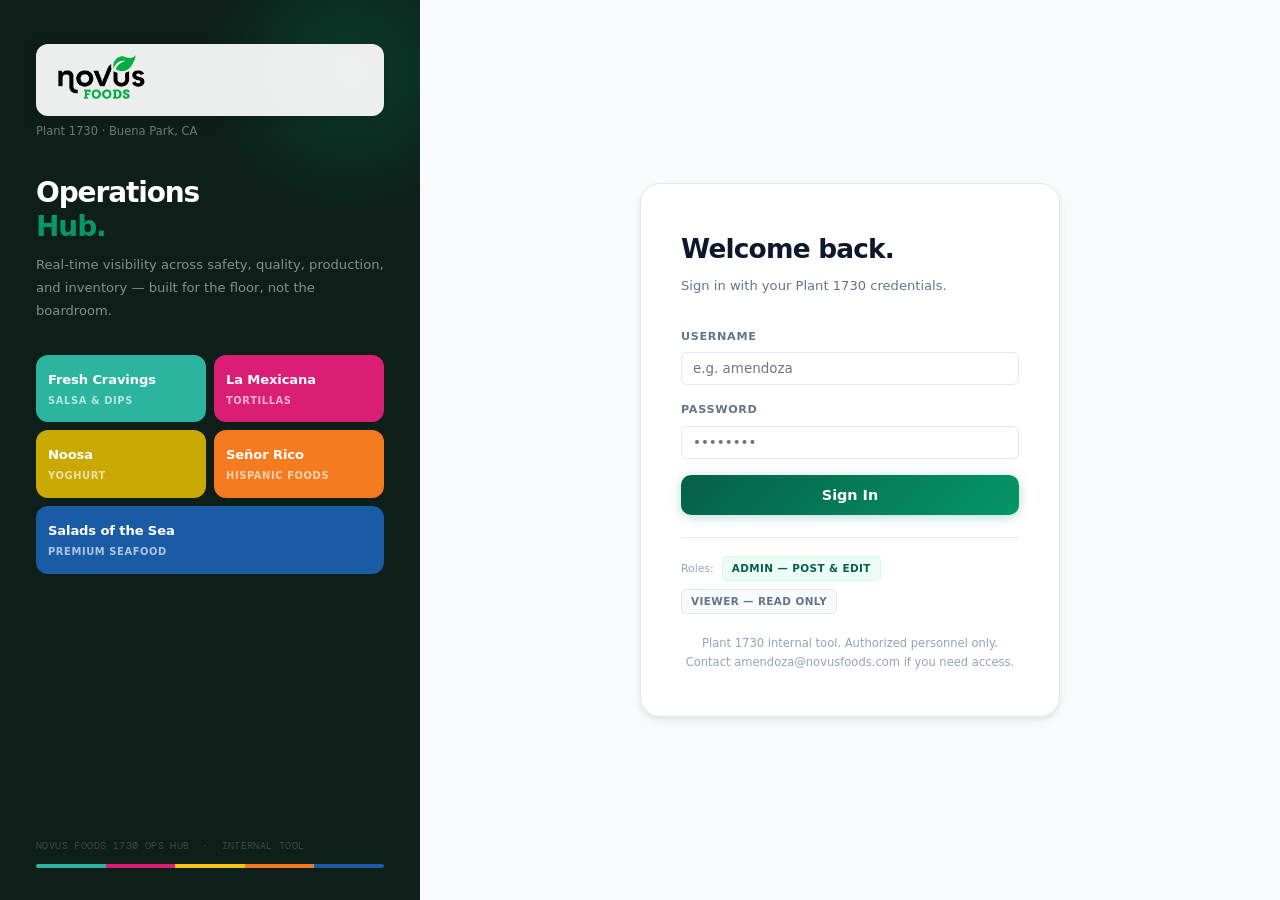
==== commit dda20f6e: "Add files via upload" ====
--- a/index.html
+++ b/index.html
@@ -13,50 +13,47 @@
     body { display:flex; min-height:100vh; overflow:hidden; }
 
     .brand-panel {
-      width:380px; flex-shrink:0;
-      background:var(--surface); border-right:1px solid var(--border);
+      width:420px; flex-shrink:0;
+      background:#0d1f18;
       display:flex; flex-direction:column; justify-content:space-between;
-      padding:44px 36px; position:relative; overflow:hidden;
+      padding:44px 36px 32px; position:relative; overflow:hidden;
     }
+    /* Subtle radial glow */
     .brand-panel::before {
-      content:''; position:absolute; top:-60px; right:-60px;
-      width:260px; height:260px;
-      background:radial-gradient(circle,rgba(5,150,105,.1) 0%,transparent 70%);
+      content:''; position:absolute; top:-80px; right:-80px;
+      width:300px; height:300px;
+      background:radial-gradient(circle,rgba(5,150,105,.25) 0%,transparent 70%);
       pointer-events:none;
     }
-    .brand-panel::after {
-      content:''; position:absolute; inset:0;
-      background-image:linear-gradient(var(--border) 1px,transparent 1px),linear-gradient(90deg,var(--border) 1px,transparent 1px);
-      background-size:44px 44px; opacity:.3; pointer-events:none;
-    }
     .brand-top { position:relative; z-index:1; }
-    .brand-logo { display:flex; align-items:center; gap:14px; margin-bottom:44px; }
-    .brand-logo-icon {
-      width:52px; height:52px;
-      background:linear-gradient(135deg,var(--green-d),var(--green));
-      border-radius:16px; display:flex; align-items:center; justify-content:center;
-      font-size:1.6rem; box-shadow:0 6px 20px rgba(5,150,105,.22);
-    }
-    .brand-logo-name { font-size:1.1rem; font-weight:800; color:var(--ink); letter-spacing:-.02em; }
-    .brand-logo-sub  { font-size:.72rem; color:var(--ink3); font-weight:500; margin-top:2px; }
-    .brand-headline  { font-size:2.2rem; font-weight:800; color:var(--ink); line-height:1.15; letter-spacing:-.04em; margin-bottom:14px; }
+
+    /* Novus Foods wordmark */
+    .brand-logo { display:flex; flex-direction:column; gap:6px; margin-bottom:36px; }
+    .brand-logo-sub { font-size:.72rem; color:rgba(255,255,255,.4); font-weight:500; }
+
+    .brand-headline { font-size:1.75rem; font-weight:800; color:white; line-height:1.2; letter-spacing:-.04em; margin-bottom:10px; }
     .brand-headline span { color:var(--green); }
-    .brand-desc { font-size:.83rem; color:var(--ink3); line-height:1.75; max-width:280px; }
-    .plant-stats { display:flex; flex-direction:column; gap:8px; margin-top:36px; position:relative; z-index:1; }
-    .stat-pill {
-      display:flex; align-items:center; gap:12px;
-      background:var(--green-xll); border:1px solid var(--green-ll);
-      border-radius:10px; padding:10px 14px;
+    .brand-desc { font-size:.82rem; color:rgba(255,255,255,.5); line-height:1.75; margin-bottom:32px; }
+
+    /* Brand portfolio tiles */
+    .brand-tiles { display:grid; grid-template-columns:1fr 1fr; gap:8px; position:relative; z-index:1; }
+    .brand-tile {
+      border-radius:12px; padding:14px 12px;
+      display:flex; flex-direction:column; gap:3px;
       animation:fadeUp .4s var(--ease) both;
     }
-    .stat-pill:nth-child(1){animation-delay:.05s}
-    .stat-pill:nth-child(2){animation-delay:.1s}
-    .stat-pill:nth-child(3){animation-delay:.15s}
-    .stat-pill:nth-child(4){animation-delay:.2s}
-    .stat-icon  { font-size:1rem; width:20px; text-align:center; }
-    .stat-label { font-size:.68rem; color:var(--ink3); font-weight:600; text-transform:uppercase; letter-spacing:.04em; }
-    .stat-value { font-size:.78rem; color:var(--green-d); font-weight:700; }
-    .brand-bottom { position:relative; z-index:1; font-size:.65rem; color:var(--ink4); font-family:'DM Mono',monospace; letter-spacing:.04em; }
+    .brand-tile:nth-child(1){animation-delay:.05s}
+    .brand-tile:nth-child(2){animation-delay:.1s}
+    .brand-tile:nth-child(3){animation-delay:.15s}
+    .brand-tile:nth-child(4){animation-delay:.2s}
+    .brand-tile:nth-child(5){animation-delay:.25s;grid-column:span 2;}
+    .tile-name { font-size:.82rem; font-weight:800; color:white; letter-spacing:-.01em; }
+    .tile-cat  { font-size:.62rem; font-weight:600; color:rgba(255,255,255,.65); text-transform:uppercase; letter-spacing:.06em; }
+
+    .brand-bottom { position:relative; z-index:1; }
+    .brand-bottom-text { font-size:.62rem; color:rgba(255,255,255,.2); font-family:'DM Mono',monospace; letter-spacing:.04em; margin-bottom:10px; }
+    .brand-rainbow-bar { display:flex; height:4px; border-radius:2px; overflow:hidden; }
+    .brand-rainbow-bar div { flex:1; }
 
     .login-panel { flex:1; display:flex; align-items:center; justify-content:center; padding:40px; background:var(--bg); }
     .login-card {
@@ -113,19 +110,48 @@
   <div class="brand-panel">
     <div class="brand-top">
       <div class="brand-logo">
-        <div class="brand-logo-icon">🍅</div>
-        <div><div class="brand-logo-name">Novus Foods</div><div class="brand-logo-sub">Plant 1730 · Buena Park, CA</div></div>
+        <div style="background:rgba(255,255,255,.92);border-radius:12px;padding:10px 18px;display:inline-block;box-shadow:0 2px 12px rgba(0,0,0,.2);">
+          <img src="novus-logo.png" alt="Novus Foods" style="height:52px;width:auto;display:block;">
+        </div>
+        <div class="brand-logo-sub">Plant 1730 · Buena Park, CA</div>
       </div>
       <h1 class="brand-headline">Operations<br><span>Hub.</span></h1>
-      <p class="brand-desc">Real-time visibility into safety, quality, production, and inventory — built for the floor.</p>
-      <div class="plant-stats">
-        <div class="stat-pill"><span class="stat-icon">🏭</span><div><div class="stat-label">Facility</div><div class="stat-value">Plant 1730 — Buena Park</div></div></div>
-        <div class="stat-pill"><span class="stat-icon">🥫</span><div><div class="stat-label">Products</div><div class="stat-value">Salsa &amp; Layered Products</div></div></div>
-        <div class="stat-pill"><span class="stat-icon">⚙️</span><div><div class="stat-label">Lines</div><div class="stat-value">2A · PL1 · MP4 · PXM6 · PL2 · 2E</div></div></div>
-        <div class="stat-pill"><span class="stat-icon">📋</span><div><div class="stat-label">Modules</div><div class="stat-value">DDS · Cycle Count · Needs Action</div></div></div>
+      <p class="brand-desc">Real-time visibility across safety, quality, production, and inventory — built for the floor, not the boardroom.</p>
+
+      <div class="brand-tiles">
+        <div class="brand-tile" style="background:#2BB5A0;">
+          <span class="tile-name">Fresh Cravings</span>
+          <span class="tile-cat">Salsa &amp; Dips</span>
+        </div>
+        <div class="brand-tile" style="background:#DA1E75;">
+          <span class="tile-name">La Mexicana</span>
+          <span class="tile-cat">Tortillas</span>
+        </div>
+        <div class="brand-tile" style="background:#c9a800;">
+          <span class="tile-name">Noosa</span>
+          <span class="tile-cat">Yoghurt</span>
+        </div>
+        <div class="brand-tile" style="background:#F47B20;">
+          <span class="tile-name">Señor Rico</span>
+          <span class="tile-cat">Hispanic Foods</span>
+        </div>
+        <div class="brand-tile" style="background:#1A5BA6;">
+          <span class="tile-name">Salads of the Sea</span>
+          <span class="tile-cat">Premium Seafood</span>
+        </div>
       </div>
     </div>
-    <div class="brand-bottom">NOVUS FOODS 1730 OPS HUB &nbsp;·&nbsp; INTERNAL TOOL</div>
+
+    <div class="brand-bottom">
+      <div class="brand-bottom-text">NOVUS FOODS 1730 OPS HUB &nbsp;·&nbsp; INTERNAL TOOL</div>
+      <div class="brand-rainbow-bar">
+        <div style="background:#2BB5A0"></div>
+        <div style="background:#DA1E75"></div>
+        <div style="background:#F5C518"></div>
+        <div style="background:#F47B20"></div>
+        <div style="background:#1A5BA6"></div>
+      </div>
+    </div>
   </div>
 
   <div class="login-panel">
@@ -141,7 +167,7 @@
         <span class="role-badge role-admin">Admin — post &amp; edit</span>
         <span class="role-badge role-viewer">Viewer — read only</span>
       </div>
-      <div class="login-footer">Plant 1730 internal tool. Authorized personnel only.<br>Contact your plant manager if you need access.</div>
+      <div class="login-footer">Plant 1730 internal tool. Authorized personnel only.<br>Contact amendoza@novusfoods.com if you need access.</div>
     </div>
   </div>
 
@@ -166,4 +192,4 @@
   }
 </script>
 </body>
-</html>
+</html>
--- a/novus-styles.css
+++ b/novus-styles.css
@@ -1,197 +1,531 @@
 /* ═══════════════════════════════════════════════════════════════════════════
-   novus-styles.css  –  Novus Foods 1730 Ops Hub  –  Shared Design System
-   Light theme. All pages <link rel="stylesheet" href="novus-styles.css">.
-   Page-specific CSS stays inline in each file.
+   novus-styles.css  –  Novus Foods 1730 Ops Hub  –  Design System v3
+   "Slate & Signal" — neutral foundation, color only where it carries meaning.
+   All pages <link rel="stylesheet" href="novus-styles.css">.
 ═══════════════════════════════════════════════════════════════════════════ */
 
-/* ── Variables ──────────────────────────────────────────────────────────── */
+/* ── Design Tokens ───────────────────────────────────────────────────────── */
 :root {
-  /* Surfaces */
-  --bg:       #f4f7f6;
-  --surface:  #ffffff;
-  --surface2: #f0f4f2;
-  --surface3: #e8f0ec;
-
-  /* Borders */
-  --border:  #dde4e0;
-  --border2: #c5d1cb;
-
-  /* Text */
-  --ink:  #0d1f18;
-  --ink2: #2d4438;
-  --ink3: #5a7468;
-  --ink4: #8ea99d;
-
-  /* Brand green (primary) */
-  --green:      #059669;
-  --green-l:    #10b981;
-  --green-d:    #065f46;
-  --green-ll:   #d1fae5;
-  --green-xll:  #ecfdf5;
+
+  /* ── Surfaces ── */
+  --bg:        #f8fafc;   /* page background (slate-50) */
+  --surface:   #ffffff;   /* cards, nav, modals */
+  --surface-2: #f8fafc;   /* input fills, table row alternates */
+  --surface-3: #f1f5f9;   /* hover states, section dividers (slate-100) */
+
+  /* ── Borders ── */
+  --border:    #e2e8f0;   /* default — slate-200, nearly invisible */
+  --border-2:  #cbd5e1;   /* strong — slate-300, focused inputs */
+
+  /* ── Text — Slate scale ── */
+  --text-1:  #0f172a;   /* slate-900 — headings, metric values */
+  --text-2:  #334155;   /* slate-700 — body copy, card content */
+  --text-3:  #64748b;   /* slate-500 — secondary labels */
+  --text-4:  #94a3b8;   /* slate-400 — placeholders, timestamps, muted */
+
+  /* Backward-compat aliases (used in older component CSS) */
+  --ink:  var(--text-1);
+  --ink2: var(--text-2);
+  --ink3: var(--text-3);
+  --ink4: var(--text-4);
+  --border2: var(--border-2);
+  --surface2: var(--surface-2);
+  --surface3: var(--surface-3);
+
+  /* ── Novus brand green (signal: success, completion, CTA) ── */
+  --green:      #059669;   /* emerald-600 — primary brand */
+  --green-l:    #10b981;   /* emerald-500 — lighter accent */
+  --green-d:    #065f46;   /* emerald-900 — dark, high-contrast */
+  --green-ll:   #d1fae5;   /* emerald-100 — background tints */
+  --green-xll:  #ecfdf5;   /* emerald-50  — very light fills */
   --green-glow: rgba(5,150,105,.12);
 
-  /* Accent teal */
-  --teal:   #0d9488;
-  --teal-l: #14b8a6;
-  --teal-ll:#ccfbf1;
-
-  /* Blue (charts / data only — not UI chrome) */
-  --blue:      #2563eb;
-  --blue-l:    #3b82f6;
-  --blue-ll:   #dbeafe;
-  --blue-glow: rgba(37,99,235,.1);
-
-  /* Status */
-  --red:    #dc2626;
-  --red-l:  #ef4444;
-  --amber:  #b45309;
-  --amber-l:#d97706;
-  --amber-ll:#fef3c7;
-
-  /* Shadows */
+  /* ── Signal colors (used ONLY where they carry meaning) ── */
+  --blue:      #3b82f6;   /* blue-500  — data, charts, informational */
+  --blue-l:    #60a5fa;   /* blue-400 */
+  --blue-ll:   #dbeafe;   /* blue-100 */
+  --blue-glow: rgba(59,130,246,.12);
+
+  --amber:     #d97706;   /* amber-600 — warnings, stale data */
+  --amber-l:   #f59e0b;   /* amber-500 */
+  --amber-ll:  #fef3c7;   /* amber-100 */
+
+  --red:       #dc2626;   /* red-600   — errors, open actions, alerts */
+  --red-l:     #ef4444;   /* red-500 */
+  --red-ll:    #fee2e2;   /* red-100 */
+
+  --violet:    #7c3aed;   /* violet-700 — financial / cost data */
+  --violet-l:  #8b5cf6;   /* violet-500 */
+  --violet-ll: #ede9fe;   /* violet-100 */
+
+  --teal:      #0d9488;   /* teal-600 */
+  --teal-l:    #14b8a6;   /* teal-500 */
+  --teal-ll:   #ccfbf1;   /* teal-100 */
+
+  /* ── Status aliases ── */
+  --status-green: var(--green);
+  --status-amber: var(--amber-l);
+  --status-red:   var(--red);
+
+  /* ── Portfolio brand colors ── */
+  --brand-fc:  #2BB5A0;
+  --brand-lm:  #DA1E75;
+  --brand-ns:  #F5C518;
+  --brand-sr:  #F47B20;
+  --brand-ss:  #1A5BA6;
+  --brand-rainbow: linear-gradient(to right, var(--brand-fc), var(--brand-lm), var(--brand-ns), var(--brand-sr), var(--brand-ss));
+
+  /* ── Department accent colors (left-border use only) ── */
+  --dept-safety:     #f97316;   /* orange-500 */
+  --dept-quality:    #3b82f6;   /* blue-500 */
+  --dept-sanitation: #14b8a6;   /* teal-500 */
+  --dept-production: #6366f1;   /* indigo-500 */
+  --dept-costs:      #7c3aed;   /* violet-700 */
+  --dept-hr:         #ec4899;   /* pink-500 */
+  --dept-sap:        #0ea5e9;   /* sky-500 */
+  --dept-warehouse:  #f59e0b;   /* amber-500 */
+  --dept-inventory:  #059669;   /* emerald-600 */
+
+  /* ── Shadows — precise, not heavy ── */
   --shadow-xs: 0 1px 2px rgba(0,0,0,.04);
-  --shadow-sm: 0 1px 4px rgba(0,0,0,.06), 0 2px 8px rgba(0,0,0,.04);
-  --shadow:    0 4px 16px rgba(0,0,0,.07), 0 2px 6px rgba(0,0,0,.04);
-  --shadow-lg: 0 10px 32px rgba(0,0,0,.09), 0 4px 12px rgba(0,0,0,.05);
-
-  /* Layout */
-  --nav-h:    60px;
-  --radius:   14px;
-  --radius-sm: 9px;
-  --radius-xs: 5px;
-
-  /* Easing */
-  --ease:   cubic-bezier(.4,0,.2,1);
+  --shadow-sm: 0 1px 3px rgba(0,0,0,.06), 0 1px 2px rgba(0,0,0,.04);
+  --shadow:    0 4px 8px rgba(0,0,0,.06), 0 2px 4px rgba(0,0,0,.04);
+  --shadow-md: 0 8px 24px rgba(0,0,0,.08), 0 2px 8px rgba(0,0,0,.04);
+  --shadow-lg: 0 16px 40px rgba(0,0,0,.10), 0 4px 12px rgba(0,0,0,.05);
+  /* Lifted state — for card hover */
+  --shadow-lift: 0 8px 24px rgba(0,0,0,.09), 0 2px 8px rgba(0,0,0,.05);
+
+  /* ── Layout ── */
+  --nav-h:     52px;
+  --psb-h:     36px;
+  --radius:    8px;
+  --radius-sm: 6px;
+  --radius-xs: 4px;
+
+  /* ── Typography ── */
+  --font: 'Inter', system-ui, -apple-system, BlinkMacSystemFont, 'Segoe UI', sans-serif;
+  --mono: 'JetBrains Mono', 'Cascadia Code', 'Fira Mono', 'Courier New', monospace;
+
+  /* Type scale */
+  --text-xs:   10px;
+  --text-sm:   12px;
+  --text-base: 13.5px;
+  --text-md:   15px;
+  --text-lg:   18px;
+  --text-xl:   22px;
+  --text-2xl:  28px;
+
+  /* ── Motion ── */
+  --ease:     cubic-bezier(.4,0,.2,1);
   --ease-out: cubic-bezier(0,0,.2,1);
-  --spring: cubic-bezier(.34,1.56,.64,1);
-}
-
-/* ── Reset ──────────────────────────────────────────────────────────────── */
+  --spring:   cubic-bezier(.34,1.56,.64,1);
+  --dur-fast: 120ms;
+  --dur-base: 200ms;
+  --dur-slow: 300ms;
+}
+
+/* ── Reset ───────────────────────────────────────────────────────────────── */
 *, *::before, *::after { margin:0; padding:0; box-sizing:border-box; }
 
 /* ── Body ────────────────────────────────────────────────────────────────── */
 body {
-  font-family: 'DM Sans', system-ui, sans-serif;
-  font-size: 13.5px;
-  line-height: 1.55;
+  font-family: var(--font);
+  font-size: var(--text-base);
+  font-weight: 400;
+  line-height: 1.6;
+  color: var(--text-2);
   background: var(--bg);
+  overflow-x: hidden;
+  /* Crisp text on all platforms */
+  -webkit-font-smoothing: antialiased;
+  -moz-osx-font-smoothing: grayscale;
+  text-rendering: optimizeLegibility;
+  font-feature-settings: 'cv02','cv03','cv04','cv11'; /* Inter alternates */
+}
+
+/* ── Selection ───────────────────────────────────────────────────────────── */
+::selection { background: var(--green-ll); color: var(--green-d); }
+
+/* ── Typography utilities ────────────────────────────────────────────────── */
+
+/* Page-level heading */
+.t-page-title {
+  font-size: var(--text-xl);
+  font-weight: 700;
+  color: var(--text-1);
+  letter-spacing: -0.03em;
+  line-height: 1.2;
+}
+
+/* Section label — UPPERCASE SMALL CAPS style */
+.t-section-label {
+  font-size: var(--text-xs);
+  font-weight: 700;
+  color: var(--text-4);
+  text-transform: uppercase;
+  letter-spacing: 0.1em;
+  line-height: 1;
+}
+
+/* Panel / card header */
+.t-panel-title {
+  font-size: var(--text-xs);
+  font-weight: 700;
+  text-transform: uppercase;
+  letter-spacing: 0.07em;
+}
+
+/* Large metric value */
+.t-metric {
+  font-size: var(--text-2xl);
+  font-weight: 800;
+  letter-spacing: -0.04em;
+  line-height: 1;
+  font-variant-numeric: tabular-nums;
+}
+
+/* Mono data */
+.t-mono {
+  font-family: var(--mono);
+  font-size: var(--text-sm);
+  font-weight: 500;
+}
+
+/* Muted helper / timestamp */
+.t-muted {
+  font-size: var(--text-sm);
+  color: var(--text-4);
+  font-weight: 400;
+}
+
+/* ── Scrollbars — refined ────────────────────────────────────────────────── */
+::-webkit-scrollbar { width: 5px; height: 5px; }
+::-webkit-scrollbar-track { background: transparent; }
+::-webkit-scrollbar-thumb { background: var(--border-2); border-radius: 99px; }
+::-webkit-scrollbar-thumb:hover { background: var(--text-4); }
+* { scrollbar-width: thin; scrollbar-color: var(--border-2) transparent; }
+
+/* ── Focus ring — accessible, not distracting ────────────────────────────── */
+:focus-visible {
+  outline: 2px solid var(--green);
+  outline-offset: 2px;
+  border-radius: var(--radius-xs);
+}
+:focus:not(:focus-visible) { outline: none; }
+
+/* ══════════════════════════════════════════════════════════════════════════
+   COMMAND CENTER HEADER
+══════════════════════════════════════════════════════════════════════════ */
+.cmd-header {
+  height: var(--nav-h);
+  background: var(--surface);
+  border-bottom: 1px solid var(--border);
+  box-shadow: var(--shadow-xs);
+  display: flex;
+  align-items: center;
+  justify-content: space-between;
+  padding: 0 20px;
+  position: sticky;
+  top: 0;
+  z-index: 300;
+  gap: 12px;
+}
+
+/* Rainbow strip at bottom */
+.cmd-header::after {
+  content: '';
+  position: absolute;
+  bottom: 0; left: 0; right: 0;
+  height: 2px;
+  background: var(--brand-rainbow);
+  pointer-events: none;
+}
+
+.cmd-left  { display:flex; align-items:center; gap:14px; flex-shrink:0; min-width:0; }
+.cmd-right { display:flex; align-items:center; gap:6px;  flex-shrink:0; }
+
+.cmd-logo { height:28px; width:auto; flex-shrink:0; }
+
+.cmd-divider {
+  width: 1px; height: 22px;
+  background: var(--border);
+  flex-shrink: 0;
+}
+
+/* ── Command nav tabs ── */
+.cmd-nav { display:flex; align-items:center; gap:2px; overflow-x:auto; scrollbar-width:none; }
+.cmd-nav::-webkit-scrollbar { display:none; }
+
+.cmd-tab {
+  padding: 5px 11px;
+  border-radius: var(--radius-sm);
+  font-size: .8rem;
+  font-weight: 500;
+  color: var(--ink3);
+  text-decoration: none;
+  white-space: nowrap;
+  transition: background .1s, color .1s;
+  border: 1px solid transparent;
+}
+.cmd-tab:hover { background: var(--surface2); color: var(--ink); }
+.cmd-tab.active {
+  background: var(--green-xll);
+  color: var(--green-d);
+  font-weight: 600;
+  border-color: var(--green-ll);
+}
+
+/* ── Freshness badge ── */
+.freshness-badge {
+  display: flex;
+  align-items: center;
+  gap: 5px;
+  padding: 4px 10px;
+  border-radius: 20px;
+  border: 1px solid var(--border);
+  background: var(--surface2);
+  font-size: .72rem;
+  font-weight: 500;
+  color: var(--ink3);
+  font-family: var(--mono);
+  white-space: nowrap;
+  transition: background .3s, border-color .3s, color .3s;
+  cursor: default;
+}
+.freshness-dot {
+  width: 6px; height: 6px;
+  border-radius: 50%;
+  background: var(--ink4);
+  flex-shrink: 0;
+  transition: background .3s;
+}
+.freshness-badge.fresh  { border-color:#bbf7d0; background:#f0fdf4; color:#15803d; }
+.freshness-badge.fresh  .freshness-dot { background:#16a34a; }
+.freshness-badge.stale  { border-color:#fde68a; background:#fffbeb; color:#92400e; }
+.freshness-badge.stale  .freshness-dot { background:#d97706; animation:pulse-dot 2s ease-in-out infinite; }
+.freshness-badge.old    { border-color:#fecaca; background:#fef2f2; color:#991b1b; }
+.freshness-badge.old    .freshness-dot { background:#dc2626; animation:pulse-dot 1.2s ease-in-out infinite; }
+
+/* ── Command buttons ── */
+.btn-cmd {
+  display: inline-flex;
+  align-items: center;
+  gap: 5px;
+  padding: 6px 12px;
+  border-radius: var(--radius-sm);
+  font-size: .78rem;
+  font-weight: 600;
+  font-family: var(--font);
+  cursor: pointer;
+  border: 1px solid transparent;
+  transition: filter .1s, background .1s, border-color .1s, color .1s;
+  white-space: nowrap;
+}
+.btn-cmd-primary {
+  background: #0078d4;
+  color: white;
+  border-color: #0078d4;
+  box-shadow: 0 1px 2px rgba(0,120,212,.2);
+}
+.btn-cmd-primary:hover   { filter: brightness(1.1); }
+.btn-cmd-primary:disabled{ opacity:.55; cursor:not-allowed; }
+.btn-cmd-ghost {
+  background: transparent;
+  color: var(--ink3);
+  border-color: var(--border);
+}
+.btn-cmd-ghost:hover { background: var(--surface2); color: var(--ink); }
+
+.btn-cmd-icon {
+  width: 30px; height: 30px;
+  display: flex; align-items: center; justify-content: center;
+  background: transparent;
+  border: 1px solid var(--border);
+  border-radius: var(--radius-sm);
+  color: var(--ink3);
+  cursor: pointer;
+  font-size: .95rem;
+  transition: background .1s, color .1s, border-color .1s;
+  flex-shrink: 0;
+}
+.btn-cmd-icon:hover { background: var(--surface2); color: var(--ink); border-color: var(--border2); }
+.btn-cmd-icon.active { background: var(--surface2); color: var(--ink); border-color: var(--border2); }
+
+/* ── Settings dropdown ── */
+.cmd-settings-wrap { position: relative; }
+
+.settings-dropdown {
+  position: absolute;
+  top: calc(100% + 6px);
+  right: 0;
+  width: 230px;
+  background: var(--surface);
+  border: 1px solid var(--border);
+  border-radius: var(--radius);
+  box-shadow: var(--shadow-md);
+  padding: 5px;
+  z-index: 400;
+  animation: fadeDown .12s var(--ease-out) both;
+}
+.settings-dropdown.hidden { display: none; }
+
+@keyframes fadeDown { from{opacity:0;transform:translateY(-6px)} to{opacity:1;transform:none} }
+
+.sd-group-label {
+  font-size: .65rem;
+  font-weight: 700;
+  text-transform: uppercase;
+  letter-spacing: .08em;
+  color: var(--ink4);
+  padding: 7px 9px 4px;
+  user-select: none;
+}
+.sd-item {
+  display: flex;
+  align-items: center;
+  gap: 8px;
+  width: 100%;
+  padding: 7px 9px;
+  border-radius: var(--radius-sm);
+  font-size: .82rem;
+  font-weight: 500;
+  color: var(--ink2);
+  background: none;
+  border: none;
+  cursor: pointer;
+  text-decoration: none;
+  font-family: var(--font);
+  transition: background .1s;
+  text-align: left;
+}
+.sd-item:hover   { background: var(--surface2); }
+.sd-item svg     { opacity:.5; flex-shrink:0; }
+.sd-item-danger  { color: var(--red); }
+.sd-item-danger:hover { background: #fef2f2; }
+.sd-divider { height: 1px; background: var(--border); margin: 4px 0; }
+
+/* ══════════════════════════════════════════════════════════════════════════
+   PLANT STATUS BAR
+══════════════════════════════════════════════════════════════════════════ */
+.plant-status-bar {
+  height: var(--psb-h);
+  display: flex;
+  align-items: center;
+  padding: 0 20px;
+  border-bottom: 1px solid var(--border);
+  background: var(--surface2);
+  transition: background .5s ease, border-color .5s ease;
+  position: sticky;
+  top: var(--nav-h);
+  z-index: 299;
+}
+.plant-status-bar[data-status="green"] { background:#f0fdf4; border-bottom-color:#bbf7d0; }
+.plant-status-bar[data-status="amber"] { background:#fffbeb; border-bottom-color:#fde68a; }
+.plant-status-bar[data-status="red"]   { background:#fef2f2; border-bottom-color:#fecaca; }
+
+.psb-inner {
+  display: flex;
+  align-items: center;
+  justify-content: space-between;
+  width: 100%;
+  max-width: 1760px;
+  margin: 0 auto;
+  gap: 16px;
+}
+.psb-left  { display:flex; align-items:center; gap:10px; }
+.psb-right { display:flex; align-items:center; gap:18px; }
+
+.psb-dot {
+  width: 8px; height: 8px;
+  border-radius: 50%;
+  flex-shrink: 0;
+  background: var(--ink4);
+  transition: background .5s;
+}
+[data-status="green"] .psb-dot { background:#16a34a; animation:psb-pulse-g 2.5s ease-in-out infinite; }
+[data-status="amber"] .psb-dot { background:#d97706; animation:psb-pulse-a 2s   ease-in-out infinite; }
+[data-status="red"]   .psb-dot { background:#dc2626; animation:psb-pulse-r 1.4s ease-in-out infinite; }
+
+@keyframes psb-pulse-g { 0%,100%{box-shadow:0 0 0 0 rgba(22,163,74,.3)} 60%{box-shadow:0 0 0 5px rgba(22,163,74,0)} }
+@keyframes psb-pulse-a { 0%,100%{box-shadow:0 0 0 0 rgba(217,119,6,.3)} 60%{box-shadow:0 0 0 5px rgba(217,119,6,0)} }
+@keyframes psb-pulse-r { 0%,100%{box-shadow:0 0 0 0 rgba(220,38,38,.4)} 60%{box-shadow:0 0 0 5px rgba(220,38,38,0)} }
+
+.psb-plant-label { font-size:.78rem; font-weight:700; color:var(--ink); }
+.psb-status-sep  { font-size:.78rem; color:var(--ink4); }
+.psb-status-text { font-size:.78rem; font-weight:600; transition:color .5s; }
+[data-status="green"] .psb-status-text { color:#15803d; }
+[data-status="amber"] .psb-status-text { color:#92400e; }
+[data-status="red"]   .psb-status-text { color:#991b1b; }
+[data-status="loading"] .psb-status-text { color:var(--ink4); }
+
+.psb-metric { display:flex; align-items:center; gap:5px; }
+.psb-metric-label {
+  font-size: .65rem;
+  font-weight: 600;
+  text-transform: uppercase;
+  letter-spacing: .06em;
+  color: var(--ink4);
+}
+.psb-metric-val {
+  font-size: .78rem;
+  font-weight: 700;
   color: var(--ink);
-  overflow-x: hidden;
-  /* Subtle linen texture */
-  background-image: url("data:image/svg+xml,%3Csvg xmlns='http://www.w3.org/2000/svg' width='400' height='400'%3E%3Cfilter id='n'%3E%3CfeTurbulence type='fractalNoise' baseFrequency='.65' numOctaves='3' stitchTiles='stitch'/%3E%3C/filter%3E%3Crect width='400' height='400' filter='url(%23n)' opacity='.018'/%3E%3C/svg%3E");
-}
-
-/* ── Top Nav ─────────────────────────────────────────────────────────────── */
+  font-family: var(--mono);
+}
+.psb-metric-sep { color: var(--border2); }
+
+/* ── Legacy top-nav (other pages not yet updated) ── */
 .top-nav {
   height: var(--nav-h);
   background: var(--surface);
+  background-image: var(--brand-rainbow);
+  background-size: 100% 2px;
+  background-position: bottom;
+  background-repeat: no-repeat;
   border-bottom: 1px solid var(--border);
-  box-shadow: 0 1px 0 var(--border), 0 4px 16px rgba(0,0,0,.04);
+  box-shadow: var(--shadow-xs);
   display: flex;
   justify-content: space-between;
   align-items: center;
-  padding: 0 28px;
+  padding: 0 20px;
   position: sticky;
   top: 0;
   z-index: 200;
-  margin-bottom: 0;
-  will-change: transform;
-  transform: translateZ(0);
-}
-
-.logo { display:flex; align-items:center; gap:10px; }
-.logo-icon {
-  width: 32px; height: 32px;
-  background: linear-gradient(135deg, var(--green-d), var(--green));
-  border-radius: 9px;
-  display: flex; align-items: center; justify-content: center;
-  flex-shrink: 0;
-  box-shadow: 0 2px 8px rgba(5,150,105,.25);
-}
-.logo-icon svg { width:16px; height:16px; fill:white; }
-.logo-text { font-size:1.05rem; font-weight:800; color:var(--ink); letter-spacing:-.02em; }
-.logo-text span { color: var(--green); }
-
-.nav-tabs {
-  display: flex; gap: 2px;
-  background: var(--surface2);
-  border: 1px solid var(--border);
-  border-radius: 10px;
-  padding: 3px;
-  overflow-x: auto;
-  scrollbar-width: none;
-}
+}
+.logo { display:flex; align-items:center; gap:10px; text-decoration:none; }
+.logo img { height:28px; width:auto; }
+.nav-tabs { display:flex; gap:2px; background:var(--surface2); border:1px solid var(--border); border-radius:var(--radius-sm); padding:3px; overflow-x:auto; scrollbar-width:none; }
 .nav-tabs::-webkit-scrollbar { display:none; }
-
-.nav-tab {
-  color: var(--ink3);
-  text-decoration: none;
-  font-weight: 500;
-  font-size: .82rem;
-  padding: 6px 14px;
-  border-radius: 7px;
-  transition: background .12s var(--ease), color .12s var(--ease);
-  white-space: nowrap;
-}
-.nav-tab:hover { background: var(--surface); color: var(--ink2); }
-.nav-tab.active {
-  background: var(--green-xll);
-  color: var(--green-d);
-  font-weight: 700;
-  box-shadow: var(--shadow-xs);
-  border: 1px solid var(--green-ll);
-}
+.nav-tab { color:var(--ink3); text-decoration:none; font-weight:500; font-size:.8rem; padding:5px 12px; border-radius:var(--radius-xs); transition:background .1s,color .1s; white-space:nowrap; }
+.nav-tab:hover  { background:var(--surface); color:var(--ink2); }
+.nav-tab.active { background:var(--green-xll); color:var(--green-d); font-weight:700; border:1px solid var(--green-ll); }
 
 /* ── Page wrapper ────────────────────────────────────────────────────────── */
-.page { max-width:1760px; margin:0 auto; padding:24px 24px 60px; }
+.page { max-width:1760px; margin:0 auto; padding:20px 20px 60px; }
 
 /* ── Buttons ─────────────────────────────────────────────────────────────── */
 .btn {
   display: inline-flex;
   align-items: center;
   gap: 6px;
-  padding: 8px 16px;
+  padding: 7px 14px;
   border-radius: var(--radius-sm);
-  font-size: .82rem;
+  font-size: .8rem;
   font-weight: 600;
-  font-family: inherit;
+  font-family: var(--font);
   cursor: pointer;
-  border: none;
-  transition: transform .12s var(--spring), filter .12s, box-shadow .12s;
-  letter-spacing: -.01em;
-}
-.btn:active { transform: scale(.96); }
-
-.btn-primary {
-  background: linear-gradient(135deg, var(--green-d), var(--green));
-  color: white;
-  box-shadow: 0 2px 10px rgba(5,150,105,.3);
-}
-.btn-primary:hover { filter: brightness(1.08); transform: translateY(-1px); box-shadow: 0 4px 16px rgba(5,150,105,.38); }
-
-.btn-ghost {
-  background: transparent;
-  border: 1px solid var(--border2);
-  color: var(--ink2);
-}
-.btn-ghost:hover { background: var(--surface2); }
-
-.btn-danger { background: var(--red-l); color: white; }
-.btn-danger:hover { filter: brightness(1.08); }
-
-.btn-teal {
-  background: linear-gradient(135deg, var(--teal), var(--teal-l));
-  color: white;
-  box-shadow: 0 2px 8px rgba(13,148,136,.28);
-}
-
-.btn-ms {
-  background: #0078d4;
-  color: white;
-  box-shadow: 0 2px 8px rgba(0,120,212,.25);
-}
-.btn-ms:hover { filter: brightness(1.1); }
-.btn-ms:disabled { opacity:.6; cursor:not-allowed; transform:none; }
+  border: 1px solid transparent;
+  transition: filter .1s, background .1s, box-shadow .1s;
+}
+.btn-primary { background:var(--green); color:white; border-color:var(--green); box-shadow:0 1px 2px rgba(5,150,105,.2); }
+.btn-primary:hover { filter:brightness(1.08); }
+.btn-ghost { background:transparent; border-color:var(--border); color:var(--ink3); }
+.btn-ghost:hover { background:var(--surface2); color:var(--ink); }
+.btn-danger { background:var(--red-l); color:white; border-color:var(--red-l); }
+.btn-danger:hover { filter:brightness(1.08); }
+.btn-ms { background:#0078d4; color:white; border-color:#0078d4; }
+.btn-ms:hover { filter:brightness(1.1); }
+.btn-ms:disabled { opacity:.55; cursor:not-allowed; }
 
 /* ── Panel ───────────────────────────────────────────────────────────────── */
 .panel {
@@ -201,239 +535,740 @@
   overflow: hidden;
   display: flex;
   flex-direction: column;
+  box-shadow: var(--shadow-xs);
   transition: box-shadow .2s, border-color .2s;
-  box-shadow: var(--shadow-sm);
 }
 .panel:hover { box-shadow: var(--shadow); border-color: var(--border2); }
 
-/* THE KEY VISUAL CHANGE — light green headers instead of dark blue */
 .panel-header {
-  background: linear-gradient(135deg, var(--green-xll), var(--green-ll));
-  border-bottom: 1.5px solid #a7f3d0;
-  padding: 11px 18px;
+  padding: 10px 16px;
   display: flex;
   align-items: center;
   justify-content: space-between;
   flex-shrink: 0;
   cursor: grab;
+  border-bottom: 1px solid var(--border);
+  background: var(--surface2);
 }
 .panel-header:active { cursor: grabbing; }
-.panel-header[style*="cursor:default"] { cursor: default !important; }
-
-.panel-title {
-  color: var(--green-d);
-  font-weight: 800;
-  font-size: .88rem;
-  letter-spacing: -.01em;
-}
-
-.panel-date {
-  font-size: .67rem;
-  font-family: 'DM Mono', monospace;
-  color: var(--ink4);
-  text-align: center;
-  padding: 5px 18px 0;
-  flex-shrink: 0;
-}
-.panel-date.stale {
-  color: var(--red-l);
-  font-weight: 700;
-  animation: pulse 2s ease-in-out infinite;
-}
-
-.panel-body {
-  padding: 14px 16px 16px;
-  flex: 1;
-  overflow-y: auto;
-  display: flex;
-  flex-direction: column;
-  gap: 12px;
-}
+.panel-header[style*="cursor:default"] { cursor:default !important; }
+.panel-title { font-weight: 700; font-size: .84rem; color: var(--ink); letter-spacing: -.01em; }
+
+/* Hides old per-panel date stamps */
+.panel-date { display: none; }
+
+/* ── Department header colours ── */
+.ph-safety     { background:linear-gradient(135deg,#fff7ed,#ffedd5); border-color:#fed7aa; }
+.ph-safety     .panel-title { color:#c2410c; }
+.ph-quality    { background:linear-gradient(135deg,#eff6ff,#dbeafe); border-color:#bfdbfe; }
+.ph-quality    .panel-title { color:#1e40af; }
+.ph-sanitation { background:linear-gradient(135deg,#f0fdfa,#ccfbf1); border-color:#99f6e4; }
+.ph-sanitation .panel-title { color:#0f766e; }
+.ph-production { background:linear-gradient(135deg,#f1f5f9,#e2e8f0); border-color:#cbd5e1; }
+.ph-production .panel-title { color:#1e293b; }
+.ph-costs      { background:linear-gradient(135deg,#fdf2f8,#fce7f3); border-color:#fbcfe8; }
+.ph-costs      .panel-title { color:#9d174d; }
+.ph-hr         { background:linear-gradient(135deg,#fff1f2,#ffe4e6); border-color:#fecdd3; }
+.ph-hr         .panel-title { color:#be123c; }
+.ph-sap        { background:linear-gradient(135deg,#eff6ff,#e0f2fe); border-color:#bae6fd; }
+.ph-sap        .panel-title { color:#075985; }
+.ph-warehouse  { background:linear-gradient(135deg,#fffbeb,#fef3c7); border-color:#fde68a; }
+.ph-warehouse  .panel-title { color:#92400e; }
+.ph-inventory  { background:linear-gradient(135deg,#ecfdf5,#d1fae5); border-color:#a7f3d0; }
+.ph-inventory  .panel-title { color:var(--green-d); }
+
+.panel-body { padding:14px 16px 16px; flex:1; overflow-y:auto; display:flex; flex-direction:column; gap:12px; }
 
 /* ── Metrics ─────────────────────────────────────────────────────────────── */
-.metric-row { display:flex; gap:10px; }
+.metric-row { display:flex; gap:8px; }
 
 .metric-box {
-  background: var(--surface2);
+  background: var(--surface);
   border: 1px solid var(--border);
   border-radius: var(--radius-sm);
   padding: 12px 10px;
   flex: 1;
   text-align: center;
   transition: border-color .15s, box-shadow .15s;
-}
-.metric-box:hover { border-color: var(--green); box-shadow: 0 0 0 3px var(--green-glow); }
+  position: relative;
+}
+.metric-box:hover { border-color: var(--border2); box-shadow: var(--shadow-sm); }
 
 .metric-label {
-  font-size: .65rem;
+  font-size: .62rem;
   font-weight: 700;
   text-transform: uppercase;
-  letter-spacing: .06em;
-  color: var(--ink3);
-  margin-bottom: 5px;
-}
+  letter-spacing: .07em;
+  color: var(--ink4);
+  margin-bottom: 6px;
+}
+
+/* ── Role-based metric values ── */
 .metric-value {
-  font-size: 1.6rem;
+  font-size: 1.55rem;
   font-weight: 700;
   letter-spacing: -.03em;
   color: var(--ink);
   line-height: 1.1;
   outline: none;
+  display: inline-block;
+  min-width: 20px;
+  border-radius: var(--radius-xs);
+  padding: 1px 3px;
   transition: background .15s;
-  min-width: 20px;
-  display: inline-block;
-}
-.metric-value[contenteditable=true]:focus { background: var(--green-ll); border-radius:4px; }
-.metric-value[contenteditable=true]:hover { cursor:text; background: var(--green-xll); }
-
-/* ── Section label + drivers box ─────────────────────────────────────────── */
+  position: relative;
+}
+
+/* Admin: subtle edit affordance */
+.metric-value.admin-edit {
+  cursor: text;
+  transition: background .15s, box-shadow .15s;
+}
+.metric-value.admin-edit::after {
+  content: '✏';
+  position: absolute;
+  top: -6px; right: -6px;
+  font-size: .55rem;
+  opacity: 0;
+  transition: opacity .15s;
+  pointer-events: none;
+}
+.metric-box:hover .metric-value.admin-edit::after { opacity: .5; }
+.metric-value.admin-edit:focus {
+  background: #eff6ff;
+  box-shadow: 0 0 0 2px #bfdbfe;
+}
+.metric-value.admin-edit:hover:not(:focus) { background: var(--surface2); }
+
+/* Viewer: completely read-only */
+.metric-value.viewer-lock {
+  cursor: default;
+  user-select: none;
+}
+.metric-value.viewer-lock:focus { outline: none; box-shadow: none; }
+
+/* Manual override amber dot */
+.metric-value.has-override::before {
+  content: '';
+  position: absolute;
+  top: 2px; right: 2px;
+  width: 6px; height: 6px;
+  border-radius: 50%;
+  background: #d97706;
+  box-shadow: 0 0 0 1.5px white;
+}
+
+/* ── Drivers / notes box ─────────────────────────────────────────────────── */
 .section-label {
-  font-size: .7rem;
+  font-size: .67rem;
   font-weight: 700;
   text-transform: uppercase;
-  letter-spacing: .06em;
-  color: var(--green);
+  letter-spacing: .07em;
+  color: var(--ink4);
   margin-bottom: 4px;
 }
-
 .drivers-box {
   background: var(--surface2);
   border: 1px solid var(--border);
   border-radius: var(--radius-sm);
   padding: 10px 12px;
   font-size: .82rem;
-  font-family: 'DM Mono', monospace;
+  font-family: var(--mono);
   color: var(--ink2);
   white-space: pre-wrap;
   line-height: 1.6;
   min-height: 40px;
   outline: none;
-}
-.drivers-box.alert {
-  background: rgba(239,68,68,.05);
-  border-color: rgba(239,68,68,.2);
-  color: var(--red);
-}
+  transition: border-color .15s;
+}
+.drivers-box.alert { background:rgba(239,68,68,.04); border-color:rgba(239,68,68,.18); color:var(--red); }
 
 /* ── Data table ──────────────────────────────────────────────────────────── */
 .data-table { width:100%; border-collapse:collapse; font-size:.8rem; }
-.data-table th {
-  background: var(--green-xll);
-  color: var(--green-d);
-  font-weight: 700;
-  font-size: .67rem;
-  text-transform: uppercase;
-  letter-spacing: .04em;
-  padding: 7px 8px;
-  text-align: center;
-  border-bottom: 2px solid var(--green-ll);
-}
+.data-table th { background:var(--surface2); color:var(--ink3); font-weight:700; font-size:.65rem; text-transform:uppercase; letter-spacing:.05em; padding:7px 8px; text-align:center; border-bottom:1px solid var(--border2); }
 .data-table td { padding:7px 8px; text-align:center; border-bottom:1px solid var(--border); color:var(--ink2); }
 .data-table tr:last-child td { border-bottom:none; }
-.data-table tr:hover td { background: var(--surface2); }
-.td-green { background:rgba(16,185,129,.1)!important; color:#065f46!important; font-weight:600; }
-.td-amber { background:rgba(217,119,6,.1)!important;  color:var(--amber)!important;  font-weight:600; }
-.td-red   { background:rgba(239,68,68,.1)!important;  color:var(--red-l)!important;  font-weight:600; }
+.data-table tr:hover td { background:var(--surface2); }
+.td-green { background:rgba(22,163,74,.08)!important;  color:#15803d!important; font-weight:700; }
+.td-amber { background:rgba(217,119,6,.08)!important;  color:#92400e!important; font-weight:700; }
+.td-red   { background:rgba(220,38,38,.08)!important;  color:#991b1b!important; font-weight:700; }
 
 /* ── Chart wrap ──────────────────────────────────────────────────────────── */
-.chart-wrap {
-  position: relative;
-  width: 100%;
-  border-radius: var(--radius-sm);
-  overflow: hidden;
-  background: var(--surface2);
-  border: 1px solid var(--border);
-  padding: 10px;
-}
+.chart-wrap { position:relative; width:100%; border-radius:var(--radius-sm); overflow:hidden; background:var(--surface2); border:1px solid var(--border); padding:10px; }
 .chart-wrap canvas { display:block; }
 
 /* ── Form inputs ─────────────────────────────────────────────────────────── */
 .form-group { display:flex; flex-direction:column; gap:5px; }
-.form-group label {
-  font-size: .7rem;
-  font-weight: 700;
+.form-group label { font-size:.68rem; font-weight:700; text-transform:uppercase; letter-spacing:.07em; color:var(--ink3); }
+select, input[type=text], input[type=date], input[type=password], textarea {
+  font-family: var(--font); font-size:.84rem; color:var(--ink);
+  background:var(--surface); border:1px solid var(--border);
+  border-radius:var(--radius-sm); padding:8px 11px; outline:none;
+  transition:border-color .15s, box-shadow .15s;
+  width:100%;
+}
+select { appearance:none; -webkit-appearance:none; background-image:url("data:image/svg+xml,%3Csvg xmlns='http://www.w3.org/2000/svg' width='12' height='12' viewBox='0 0 24 24'%3E%3Cpath fill='%2394a3b8' d='M7 10l5 5 5-5z'/%3E%3C/svg%3E"); background-repeat:no-repeat; background-position:right 10px center; padding-right:28px; }
+select:disabled { opacity:.4; cursor:not-allowed; }
+select:focus, input:focus, textarea:focus { border-color:var(--green); box-shadow:0 0 0 3px var(--green-glow); }
+
+/* ── SharePoint status bar ───────────────────────────────────────────────── */
+.sp-bar { display:none; align-items:center; justify-content:space-between; padding:8px 20px; font-size:.78rem; font-weight:500; gap:12px; background:#0078d4; color:white; }
+.sp-bar.visible  { display:flex; }
+.sp-bar.success  { background:var(--green); }
+.sp-bar.error    { background:var(--red); }
+.sp-bar.info     { background:var(--ink2); }
+.sp-bar-left { display:flex; align-items:center; gap:8px; }
+.sp-spinner { width:12px; height:12px; border:2px solid rgba(255,255,255,.3); border-top-color:white; border-radius:50%; animation:spin .7s linear infinite; display:none; flex-shrink:0; }
+.sp-spinner.on { display:block; }
+
+/* ── Animations ──────────────────────────────────────────────────────────── */
+@keyframes fadeUp  { from{opacity:0;transform:translateY(8px)} to{opacity:1;transform:none} }
+@keyframes pulse   { 0%,100%{opacity:1} 50%{opacity:.5} }
+@keyframes spin    { to{transform:rotate(360deg)} }
+@keyframes cardIn  { from{opacity:0;transform:translateY(12px) scale(.98)} to{opacity:1;transform:none} }
+@keyframes pulse-dot { 0%,100%{opacity:1;transform:scale(1)} 50%{opacity:.6;transform:scale(1.3)} }
+@keyframes shimmer { 0%{background-position:-600px 0} 100%{background-position:600px 0} }
+
+.fade-up { animation:fadeUp .25s var(--ease-out) both; }
+.skeleton { border-radius:var(--radius-xs); background:linear-gradient(90deg,#f1f5f9 25%,#e2e8f0 50%,#f1f5f9 75%); background-size:600px 100%; animation:shimmer 1.4s infinite linear; }
+
+/* ── Scrollbars ──────────────────────────────────────────────────────────── */
+::-webkit-scrollbar { width:6px; height:6px; }
+::-webkit-scrollbar-track { background:transparent; }
+::-webkit-scrollbar-thumb { background:var(--border2); border-radius:3px; }
+
+/* ══════════════════════════════════════════════════════════════════════════
+   CORE VALUES OVERLAY
+══════════════════════════════════════════════════════════════════════════ */
+#cv-overlay {
+  position: fixed;
+  inset: 0;
+  z-index: 9999;
+  display: flex;
+  align-items: center;
+  justify-content: center;
+  opacity: 0;
+  pointer-events: none;
+  transition: opacity .25s var(--ease);
+}
+#cv-overlay.cv-visible {
+  opacity: 1;
+  pointer-events: all;
+}
+
+.cv-backdrop {
+  position: absolute;
+  inset: 0;
+  background: rgba(15, 23, 42, .72);
+  backdrop-filter: blur(4px);
+  -webkit-backdrop-filter: blur(4px);
+}
+
+.cv-panel {
+  position: relative;
+  z-index: 1;
+  background: #0d1f18;
+  border: 1px solid #1e3d2c;
+  border-radius: 16px;
+  padding: 36px 40px 44px;
+  width: min(960px, calc(100vw - 48px));
+  max-height: calc(100vh - 80px);
+  overflow-y: auto;
+  box-shadow: 0 32px 80px rgba(0,0,0,.5), 0 8px 24px rgba(0,0,0,.3);
+  transform: translateY(20px) scale(.97);
+  transition: transform .3s var(--spring);
+}
+#cv-overlay.cv-visible .cv-panel {
+  transform: none;
+}
+
+.cv-panel-header {
+  display: flex;
+  align-items: center;
+  justify-content: space-between;
+  margin-bottom: 6px;
+}
+.cv-panel-title {
+  display: flex;
+  align-items: center;
+  gap: 12px;
+  font-size: 1.1rem;
+  font-weight: 700;
+  color: white;
+  letter-spacing: -.02em;
+}
+.cv-sub {
+  font-size: .82rem;
+  color: rgba(255,255,255,.4);
+  margin-bottom: 32px;
+}
+.cv-close {
+  width: 32px; height: 32px;
+  display: flex; align-items: center; justify-content: center;
+  background: rgba(255,255,255,.06);
+  border: 1px solid rgba(255,255,255,.1);
+  border-radius: var(--radius-sm);
+  color: rgba(255,255,255,.6);
+  cursor: pointer;
+  transition: background .15s, color .15s;
+  flex-shrink: 0;
+}
+.cv-close:hover { background: rgba(255,255,255,.12); color: white; }
+
+.cv-grid {
+  display: grid;
+  grid-template-columns: repeat(3, 1fr);
+  gap: 16px;
+}
+
+.cv-card {
+  background: rgba(255,255,255,.04);
+  border: 1px solid rgba(255,255,255,.08);
+  border-radius: var(--radius);
+  padding: 28px 22px;
+  text-align: center;
+  position: relative;
+  overflow: hidden;
+  transition: transform .25s var(--spring), border-color .2s, background .2s;
+  animation: cv-card-in .4s var(--ease-out) both;
+}
+.cv-card::before {
+  content: '';
+  position: absolute;
+  top: -40px; right: -40px;
+  width: 120px; height: 120px;
+  background: radial-gradient(circle, rgba(5,150,105,.18) 0%, transparent 70%);
+  pointer-events: none;
+}
+.cv-card:hover {
+  transform: translateY(-4px);
+  border-color: rgba(16,185,129,.3);
+  background: rgba(255,255,255,.07);
+}
+
+.cv-card-name {
+  display: block;
+  font-family: 'Permanent Marker', cursive;
+  font-size: 1.1rem;
+  color: var(--green-l);
+  letter-spacing: .02em;
+  margin-bottom: 14px;
+  position: relative;
+  z-index: 1;
+}
+.cv-card-desc {
+  color: rgba(255,255,255,.7);
+  font-size: .78rem;
+  line-height: 1.7;
+  font-weight: 500;
   text-transform: uppercase;
-  letter-spacing: .06em;
-  color: var(--ink3);
-}
-
-select, input[type=text], input[type=date], input[type=password], textarea {
-  font-family: inherit;
-  font-size: .84rem;
-  color: var(--ink);
-  background: var(--surface2);
-  border: 1px solid var(--border);
+  letter-spacing: .05em;
+  position: relative;
+  z-index: 1;
+}
+
+@keyframes cv-card-in {
+  from { opacity: 0; transform: translateY(12px); }
+  to   { opacity: 1; transform: none; }
+}
+
+@media (max-width: 800px) {
+  .cv-grid { grid-template-columns: repeat(2, 1fr); }
+  .cv-panel { padding: 24px 20px 32px; }
+}
+@media (max-width: 540px) {
+  .cv-grid { grid-template-columns: 1fr; }
+}
+
+/* Core Values nav button */
+.btn-cmd-cv {
+  background: linear-gradient(135deg, var(--green-d), var(--green));
+  color: white;
+  border-color: transparent;
+  box-shadow: 0 1px 3px rgba(5,150,105,.25);
+  gap: 5px;
+}
+.btn-cmd-cv:hover { filter: brightness(1.1); }
+
+/* ══════════════════════════════════════════════════════════════════════════
+   RULES OF ENGAGEMENT OVERLAY
+══════════════════════════════════════════════════════════════════════════ */
+#roe-overlay {
+  position: fixed;
+  inset: 0;
+  z-index: 9999;
+  display: flex;
+  align-items: center;
+  justify-content: center;
+  opacity: 0;
+  pointer-events: none;
+  transition: opacity .25s var(--ease);
+}
+#roe-overlay.roe-visible {
+  opacity: 1;
+  pointer-events: all;
+}
+.roe-backdrop {
+  position: absolute;
+  inset: 0;
+  background: rgba(15,23,42,.72);
+  backdrop-filter: blur(4px);
+  -webkit-backdrop-filter: blur(4px);
+}
+.roe-panel {
+  position: relative;
+  z-index: 1;
+  background: #0d1f18;
+  border: 1px solid #1e3d2c;
+  border-radius: 16px;
+  padding: 32px 36px 36px;
+  width: min(680px, calc(100vw - 48px));
+  max-height: calc(100vh - 80px);
+  overflow-y: auto;
+  box-shadow: 0 32px 80px rgba(0,0,0,.5), 0 8px 24px rgba(0,0,0,.3);
+  transform: translateY(20px) scale(.97);
+  transition: transform .3s var(--spring);
+  display: flex;
+  flex-direction: column;
+  gap: 0;
+}
+#roe-overlay.roe-visible .roe-panel { transform: none; }
+
+.roe-panel-header {
+  display: flex;
+  align-items: center;
+  justify-content: space-between;
+  margin-bottom: 6px;
+}
+.roe-panel-title {
+  display: flex;
+  align-items: center;
+  gap: 12px;
+  font-size: 1.1rem;
+  font-weight: 700;
+  color: white;
+  letter-spacing: -.02em;
+}
+.roe-sub {
+  font-size: .82rem;
+  color: rgba(255,255,255,.4);
+  margin-bottom: 24px;
+}
+.roe-list {
+  display: flex;
+  flex-direction: column;
+  gap: 10px;
+}
+.roe-loading {
+  color: rgba(255,255,255,.35);
+  font-size: .82rem;
+  padding: 16px 0;
+  text-align: center;
+}
+.roe-card {
+  background: rgba(255,255,255,.05);
+  border: 1px solid rgba(255,255,255,.09);
+  border-radius: var(--radius);
+  padding: 16px 20px;
+  position: relative;
+  display: flex;
+  align-items: flex-start;
+  justify-content: space-between;
+  gap: 12px;
+  animation: cv-card-in .3s var(--ease-out) both;
+  transition: background .15s, border-color .15s;
+}
+.roe-card::before {
+  content: '';
+  position: absolute;
+  top: 0; left: 0; right: 0;
+  height: 2px;
+  background: linear-gradient(90deg, var(--green-d), var(--green));
+  border-radius: var(--radius) var(--radius) 0 0;
+}
+.roe-card:hover { background: rgba(255,255,255,.08); border-color: rgba(255,255,255,.14); }
+.roe-card-body {
+  font-size: .88rem;
+  color: rgba(255,255,255,.85);
+  line-height: 1.65;
+  outline: none;
+  flex: 1;
+}
+.roe-card-body strong { color: var(--green-l); font-weight: 700; }
+.roe-card-body[contenteditable="true"]:hover { cursor: text; background: rgba(255,255,255,.04); border-radius: 4px; }
+.roe-card-body[contenteditable="true"]:focus { background: rgba(255,255,255,.06); border-radius: 4px; }
+
+.roe-delete {
+  background: none;
+  border: none;
+  color: rgba(255,255,255,.2);
+  cursor: pointer;
+  padding: 4px;
+  border-radius: 4px;
+  transition: color .15s, background .15s;
+  flex-shrink: 0;
+  margin-top: 1px;
+}
+.roe-delete:hover { color: var(--red-l); background: rgba(220,38,38,.1); }
+
+.roe-footer { justify-content: flex-end; padding-top: 16px; margin-top: 8px; border-top: 1px solid rgba(255,255,255,.08); }
+.roe-add-btn {
+  background: rgba(5,150,105,.15);
+  border: 1px solid rgba(5,150,105,.3);
+  color: var(--green-l);
   border-radius: var(--radius-sm);
-  padding: 9px 12px;
+  padding: 7px 14px;
+  font-size: .8rem;
+  font-weight: 600;
+  font-family: var(--font);
+  cursor: pointer;
+  transition: background .15s;
+}
+.roe-add-btn:hover { background: rgba(5,150,105,.25); }
+
+/* Rules button in nav */
+.btn-cmd-rules {
+  background: rgba(255,255,255,.06);
+  color: rgba(255,255,255,.8);
+  border: 1px solid rgba(255,255,255,.12);
+  gap: 5px;
+}
+.btn-cmd-rules:hover { background: rgba(255,255,255,.12); color: white; }
+
+/* ══════════════════════════════════════════════════════════════════════════
+   NEEDS ACTION OVERLAY
+══════════════════════════════════════════════════════════════════════════ */
+#na-overlay {
+  position: fixed;
+  inset: 0;
+  z-index: 9999;
+  display: flex;
+  align-items: center;
+  justify-content: center;
+  opacity: 0;
+  pointer-events: none;
+  transition: opacity .25s var(--ease);
+}
+#na-overlay.na-visible { opacity:1; pointer-events:all; }
+
+.na-backdrop {
+  position: absolute;
+  inset: 0;
+  background: rgba(15,23,42,.72);
+  backdrop-filter: blur(4px);
+  -webkit-backdrop-filter: blur(4px);
+}
+.na-panel {
+  position: relative;
+  z-index: 1;
+  background: #0d1f18;
+  border: 1px solid #1e3d2c;
+  border-radius: 16px;
+  padding: 28px 32px 32px;
+  width: min(780px, calc(100vw - 48px));
+  max-height: calc(100vh - 80px);
+  overflow-y: auto;
+  box-shadow: 0 32px 80px rgba(0,0,0,.5), 0 8px 24px rgba(0,0,0,.3);
+  transform: translateY(20px) scale(.97);
+  transition: transform .3s var(--spring);
+  display: flex;
+  flex-direction: column;
+  gap: 16px;
+}
+#na-overlay.na-visible .na-panel { transform: none; }
+
+/* Header */
+.na-header {
+  display: flex;
+  align-items: center;
+  justify-content: space-between;
+}
+.na-header-left { display:flex; align-items:center; gap:12px; }
+.na-title {
+  font-size: 1.1rem;
+  font-weight: 700;
+  color: white;
+  letter-spacing: -.02em;
+}
+.na-dot {
+  width: 7px; height: 7px;
+  border-radius: 50%;
+  background: var(--green-l);
+  opacity: 0;
+  transition: opacity .3s;
+  animation: pulse 1.5s infinite;
+}
+.na-dot.on { opacity: 1; }
+
+/* Summary pills */
+.na-summary {
+  display: flex;
+  align-items: center;
+  gap: 8px;
+  padding: 10px 14px;
+  background: rgba(255,255,255,.04);
+  border: 1px solid rgba(255,255,255,.07);
+  border-radius: var(--radius-sm);
+}
+.na-pill { display:flex; align-items:baseline; gap:5px; padding:0 10px; }
+.na-pill + .na-pill { border-left:1px solid rgba(255,255,255,.08); }
+.na-pill span:first-child { font-size:1.3rem; font-weight:800; color:white; }
+.na-pill-label { font-size:.6rem; font-weight:700; text-transform:uppercase; letter-spacing:.07em; color:rgba(255,255,255,.35); }
+.na-pill-open span:first-child { color:#f87171; }
+.na-pill-done span:first-child { color:var(--green-l); }
+.na-toggle-done {
+  background: rgba(255,255,255,.06);
+  border: 1px solid rgba(255,255,255,.1);
+  color: rgba(255,255,255,.5);
+  border-radius: var(--radius-xs);
+  padding: 4px 10px;
+  font-size: .72rem;
+  font-weight: 600;
+  font-family: var(--font);
+  cursor: pointer;
+  transition: background .15s, color .15s;
+}
+.na-toggle-done:hover { background: rgba(255,255,255,.1); color: white; }
+
+/* Quick-add form */
+.na-add-form {
+  display: flex;
+  gap: 8px;
+  align-items: center;
+  background: rgba(255,255,255,.04);
+  border: 1px solid rgba(255,255,255,.09);
+  border-radius: var(--radius-sm);
+  padding: 10px 12px;
+}
+.na-input {
+  background: rgba(255,255,255,.06);
+  border: 1px solid rgba(255,255,255,.1);
+  border-radius: var(--radius-xs);
+  color: white;
+  font-family: var(--font);
+  font-size: .8rem;
+  padding: 7px 10px;
   outline: none;
-  transition: border-color .15s, box-shadow .15s, background .15s;
-  width: 100%;
-}
-select {
-  appearance: none; -webkit-appearance: none;
-  background-image: url("data:image/svg+xml,%3Csvg xmlns='http://www.w3.org/2000/svg' width='12' height='12' viewBox='0 0 24 24'%3E%3Cpath fill='%235a7468' d='M7 10l5 5 5-5z'/%3E%3C/svg%3E");
-  background-repeat: no-repeat;
-  background-position: right 10px center;
-  padding-right: 28px;
-}
-select:disabled { opacity:.45; cursor:not-allowed; }
-
-select:focus, input:focus, textarea:focus {
-  border-color: var(--green);
-  box-shadow: 0 0 0 3px var(--green-glow);
-  background: var(--surface);
-}
-
-/* ── SharePoint status bar ───────────────────────────────────────────────── */
-.sp-bar {
-  display: none;
-  align-items: center;
-  justify-content: space-between;
-  padding: 9px 28px;
-  font-size: .78rem;
-  font-weight: 500;
+  transition: border-color .15s, background .15s;
+}
+.na-input:focus { border-color: var(--green-l); background: rgba(255,255,255,.1); }
+.na-input::placeholder { color: rgba(255,255,255,.25); }
+.na-input[type="date"] { width: 130px; color-scheme: dark; flex-shrink:0; }
+.na-input-grow { flex: 1; min-width: 0; }
+.na-add-btn {
+  background: var(--green);
+  border: none;
+  border-radius: var(--radius-xs);
+  color: white;
+  font-family: var(--font);
+  font-size: .8rem;
+  font-weight: 700;
+  padding: 7px 14px;
+  cursor: pointer;
+  white-space: nowrap;
+  transition: filter .15s;
+  flex-shrink: 0;
+}
+.na-add-btn:hover { filter: brightness(1.1); }
+
+/* Action list */
+.na-list { display:flex; flex-direction:column; gap:8px; }
+.na-loading, .na-empty { color:rgba(255,255,255,.3); font-size:.84rem; text-align:center; padding:28px 0; }
+
+/* Action card */
+.na-card {
+  display: flex;
+  align-items: flex-start;
   gap: 12px;
-  background: linear-gradient(135deg, #0078d4, #106ebe);
+  background: rgba(255,255,255,.04);
+  border: 1px solid rgba(255,255,255,.08);
+  border-radius: var(--radius-sm);
+  padding: 13px 14px;
+  animation: cv-card-in .3s var(--ease-out) both;
+  transition: background .15s, border-color .15s;
+  position: relative;
+}
+.na-card:hover { background: rgba(255,255,255,.07); border-color: rgba(255,255,255,.13); }
+.na-card-done { opacity: .55; }
+.na-card-done:hover { opacity: .75; }
+
+.na-check {
+  width: 16px;
+  height: 16px;
+  accent-color: var(--green);
+  cursor: pointer;
+  flex-shrink: 0;
+  margin-top: 3px;
+}
+.na-check:disabled { cursor: default; }
+
+.na-card-body { flex: 1; min-width: 0; display: flex; flex-direction: column; gap: 5px; }
+
+.na-desc {
+  font-size: .9rem;
+  font-weight: 600;
   color: white;
-}
-.sp-bar.visible  { display: flex; }
-.sp-bar.success  { background: linear-gradient(135deg, var(--green-d), var(--green)); }
-.sp-bar.error    { background: linear-gradient(135deg, var(--red), #b91c1c); }
-.sp-bar.info     { background: linear-gradient(135deg, #374151, #1f2937); }
-
-.sp-bar-left { display:flex; align-items:center; gap:8px; }
-.sp-spinner {
-  width:13px; height:13px;
-  border: 2px solid rgba(255,255,255,.3);
-  border-top-color: white;
-  border-radius: 50%;
-  animation: spin .7s linear infinite;
-  display: none;
+  line-height: 1.45;
+  outline: none;
+  border-radius: 3px;
+  padding: 1px 3px;
+  margin: -1px -3px;
+  word-break: break-word;
+}
+.na-desc[contenteditable="true"]:hover { background: rgba(255,255,255,.06); cursor: text; }
+.na-desc[contenteditable="true"]:focus { background: rgba(255,255,255,.08); box-shadow: 0 0 0 1.5px var(--green); }
+.na-strike { text-decoration: line-through; opacity: .5; }
+
+.na-meta { display:flex; align-items:center; gap:8px; flex-wrap:wrap; }
+.na-date-tag {
+  font-size: .68rem;
+  font-family: var(--mono);
+  color: rgba(255,255,255,.3);
+}
+.na-owner {
+  font-size: .75rem;
+  font-weight: 700;
+  color: var(--green-l);
+  outline: none;
+  border-radius: 3px;
+  padding: 1px 4px;
+  margin: -1px -4px;
+}
+.na-owner[contenteditable="true"]:hover { background: rgba(255,255,255,.06); cursor: text; }
+.na-owner[contenteditable="true"]:focus { background: rgba(255,255,255,.08); box-shadow: 0 0 0 1.5px var(--green); }
+.na-open-tag {
+  font-size: .65rem;
+  font-weight: 700;
+  color: #f87171;
+  text-transform: uppercase;
+  letter-spacing: .05em;
+}
+.na-done-tag {
+  font-size: .65rem;
+  font-weight: 700;
+  color: var(--green-l);
+  text-transform: uppercase;
+  letter-spacing: .05em;
+}
+
+.na-delete {
+  background: none;
+  border: none;
+  color: rgba(255,255,255,.15);
+  cursor: pointer;
+  padding: 4px;
+  border-radius: 4px;
   flex-shrink: 0;
-}
-.sp-spinner.on { display:block; }
-
-/* ── Animations ──────────────────────────────────────────────────────────── */
-@keyframes fadeUp   { from{opacity:0;transform:translateY(10px)} to{opacity:1;transform:none} }
-@keyframes shimmer  { 0%{background-position:-600px 0} 100%{background-position:600px 0} }
-@keyframes pulse    { 0%,100%{opacity:1} 50%{opacity:.55} }
-@keyframes spin     { to{transform:rotate(360deg)} }
-@keyframes cardIn   { from{opacity:0;transform:translateY(14px) scale(.97)} to{opacity:1;transform:none} }
-@keyframes slideIn  { from{opacity:0;transform:translateX(16px)} to{opacity:1;transform:none} }
-
-.fade-up { animation: fadeUp .28s var(--ease-out) both; }
-
-.skeleton {
-  border-radius: var(--radius-xs);
-  background: linear-gradient(90deg, #e6ece9 25%, #eff4f1 50%, #e6ece9 75%);
-  background-size: 600px 100%;
-  animation: shimmer 1.4s infinite linear;
-}
-
-/* ── Scrollbars ──────────────────────────────────────────────────────────── */
-::-webkit-scrollbar { width:7px; height:7px; }
-::-webkit-scrollbar-track { background:transparent; }
-::-webkit-scrollbar-thumb { background:var(--border2); border-radius:4px; }
-
-/* ── Toast (used by NovusCore.Toast) ────────────────────────────────────── */
-/* No override needed — Toast.show() sets inline styles */
+  transition: color .15s, background .15s;
+  align-self: flex-start;
+}
+.na-delete:hover { color: #f87171; background: rgba(248,113,113,.1); }
+
+/* Needs Action nav button */
+.btn-cmd-na {
+  background: rgba(251,191,36,.1);
+  color: #fbbf24;
+  border: 1px solid rgba(251,191,36,.25);
+  gap: 5px;
+}
+.btn-cmd-na:hover { background: rgba(251,191,36,.18); border-color: rgba(251,191,36,.4); }
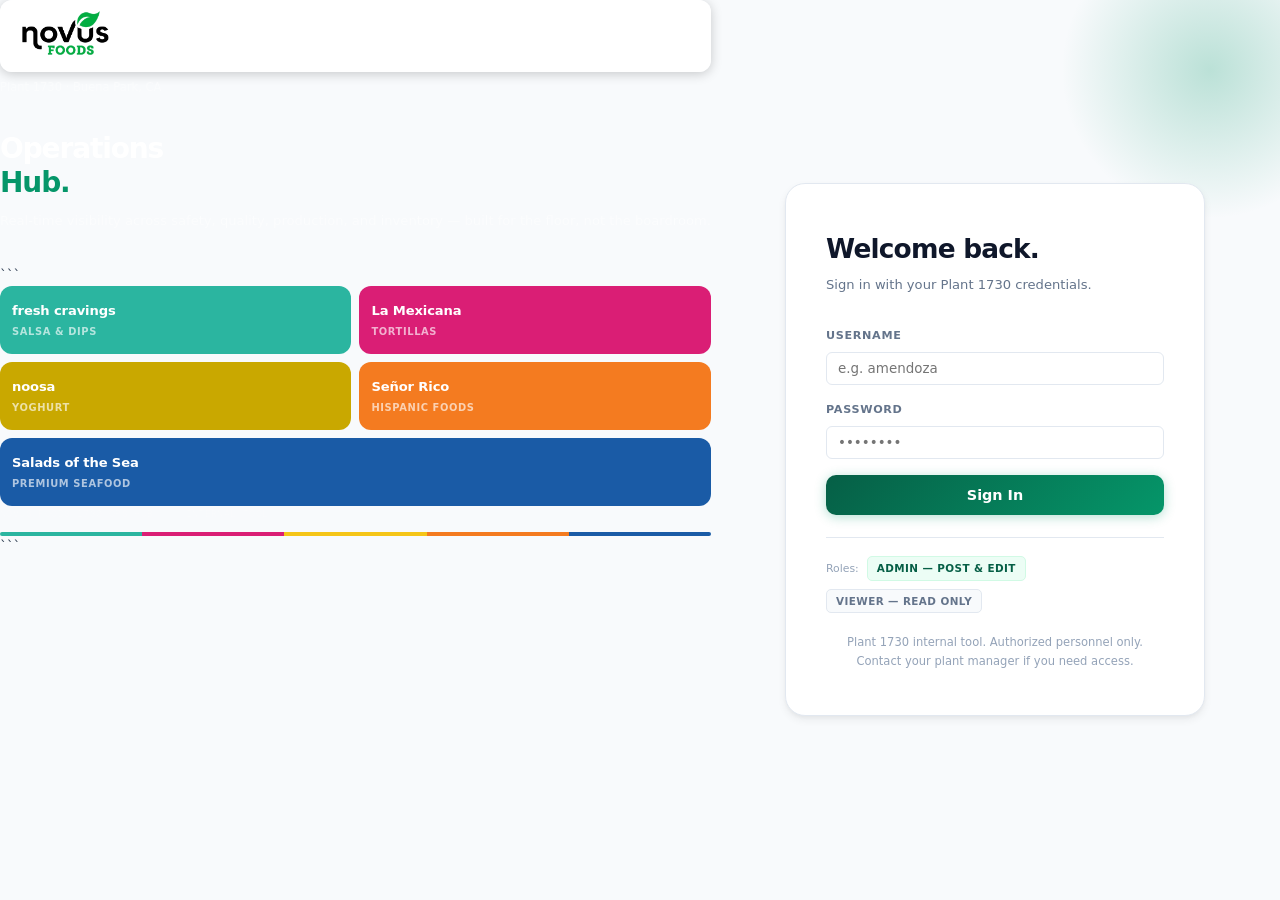
==== commit 9f60deca: "Create index.html" ====
--- a/index.html
+++ b/index.html
@@ -1,4 +1,5 @@
 <!DOCTYPE html>
+
 <html lang="en">
 <head>
   <meta charset="UTF-8"/>
@@ -12,98 +13,101 @@
   <style>
     body { display:flex; min-height:100vh; overflow:hidden; }
 
-    .brand-panel {
-      width:420px; flex-shrink:0;
-      background:#0d1f18;
-      display:flex; flex-direction:column; justify-content:space-between;
-      padding:44px 36px 32px; position:relative; overflow:hidden;
-    }
-    /* Subtle radial glow */
-    .brand-panel::before {
-      content:''; position:absolute; top:-80px; right:-80px;
-      width:300px; height:300px;
-      background:radial-gradient(circle,rgba(5,150,105,.25) 0%,transparent 70%);
-      pointer-events:none;
-    }
-    .brand-top { position:relative; z-index:1; }
-
-    /* Novus Foods wordmark */
-    .brand-logo { display:flex; flex-direction:column; gap:6px; margin-bottom:36px; }
-    .brand-logo-sub { font-size:.72rem; color:rgba(255,255,255,.4); font-weight:500; }
-
-    .brand-headline { font-size:1.75rem; font-weight:800; color:white; line-height:1.2; letter-spacing:-.04em; margin-bottom:10px; }
-    .brand-headline span { color:var(--green); }
-    .brand-desc { font-size:.82rem; color:rgba(255,255,255,.5); line-height:1.75; margin-bottom:32px; }
-
-    /* Brand portfolio tiles */
-    .brand-tiles { display:grid; grid-template-columns:1fr 1fr; gap:8px; position:relative; z-index:1; }
-    .brand-tile {
-      border-radius:12px; padding:14px 12px;
-      display:flex; flex-direction:column; gap:3px;
-      animation:fadeUp .4s var(--ease) both;
-    }
-    .brand-tile:nth-child(1){animation-delay:.05s}
-    .brand-tile:nth-child(2){animation-delay:.1s}
-    .brand-tile:nth-child(3){animation-delay:.15s}
-    .brand-tile:nth-child(4){animation-delay:.2s}
-    .brand-tile:nth-child(5){animation-delay:.25s;grid-column:span 2;}
-    .tile-name { font-size:.82rem; font-weight:800; color:white; letter-spacing:-.01em; }
-    .tile-cat  { font-size:.62rem; font-weight:600; color:rgba(255,255,255,.65); text-transform:uppercase; letter-spacing:.06em; }
-
-    .brand-bottom { position:relative; z-index:1; }
-    .brand-bottom-text { font-size:.62rem; color:rgba(255,255,255,.2); font-family:'DM Mono',monospace; letter-spacing:.04em; margin-bottom:10px; }
-    .brand-rainbow-bar { display:flex; height:4px; border-radius:2px; overflow:hidden; }
-    .brand-rainbow-bar div { flex:1; }
-
-    .login-panel { flex:1; display:flex; align-items:center; justify-content:center; padding:40px; background:var(--bg); }
-    .login-card {
-      background:var(--surface); border:1px solid var(--border);
-      border-radius:20px; padding:44px 40px; width:100%; max-width:420px;
-      box-shadow:var(--shadow); animation:cardIn .4s var(--spring) both;
-    }
-    .login-greeting { font-size:1.65rem; font-weight:800; color:var(--ink); letter-spacing:-.03em; margin-bottom:4px; }
-    .login-sub      { font-size:.82rem; color:var(--ink3); margin-bottom:32px; }
-    .error-msg {
-      display:none; background:rgba(220,38,38,.06); border:1px solid rgba(220,38,38,.18);
-      color:var(--red); border-radius:var(--radius-sm); padding:10px 14px;
-      font-size:.82rem; font-weight:600; margin-bottom:16px; animation:fadeUp .2s var(--ease) both;
-    }
-    .error-msg.visible { display:block; }
-    .form-input-wrap { margin-bottom:16px; }
-    .form-input-wrap label { display:block; font-size:.7rem; font-weight:700; text-transform:uppercase; letter-spacing:.06em; color:var(--ink3); margin-bottom:7px; }
-    .form-input { width:100%; padding:11px 14px; border:1.5px solid var(--border); border-radius:10px; font-family:inherit; font-size:.9rem; color:var(--ink); background:var(--surface2); outline:none; transition:border-color .15s,box-shadow .15s,background .15s; }
-    .form-input:focus { border-color:var(--green); box-shadow:0 0 0 3px var(--green-glow); background:var(--surface); }
-    .form-input.err { border-color:var(--red-l); }
-    .btn-login {
-      width:100%; padding:12px;
-      background:linear-gradient(135deg,var(--green-d),var(--green));
-      color:white; border:none; border-radius:10px; font-family:inherit;
-      font-size:.9rem; font-weight:700; cursor:pointer; margin-top:8px;
-      box-shadow:0 2px 12px rgba(5,150,105,.3);
-      transition:filter .15s,transform .12s var(--spring),box-shadow .15s;
-      display:flex; align-items:center; justify-content:center; gap:8px;
-    }
-    .btn-login:hover:not(:disabled){ filter:brightness(1.08); transform:translateY(-1px); box-shadow:0 4px 18px rgba(5,150,105,.38); }
-    .btn-login:active{ transform:scale(.97); }
-    .btn-login:disabled{ opacity:.7; cursor:not-allowed; }
-    .spin-mini { display:none; width:14px; height:14px; border:2px solid rgba(255,255,255,.35); border-top-color:white; border-radius:50%; animation:spin .6s linear infinite; }
-    .btn-login.loading .spin-mini { display:block; }
-    .role-hint { display:flex; gap:8px; flex-wrap:wrap; align-items:center; margin-top:22px; padding-top:18px; border-top:1px solid var(--border); }
-    .role-hint-label { font-size:.68rem; color:var(--ink4); }
-    .role-badge { font-size:.65rem; font-weight:700; padding:3px 9px; border-radius:5px; text-transform:uppercase; letter-spacing:.04em; }
-    .role-admin  { background:var(--green-xll); color:var(--green-d); border:1px solid var(--green-ll); }
-    .role-viewer { background:var(--surface2); color:var(--ink3); border:1px solid var(--border); }
-    .login-footer { font-size:.72rem; color:var(--ink4); text-align:center; margin-top:20px; line-height:1.65; }
-
-    @media(max-width:768px){
-      body{flex-direction:column;}
-      .brand-panel{width:100%;padding:28px 24px 20px;}
-      .brand-headline{font-size:1.5rem;}
-      .plant-stats{flex-direction:row;flex-wrap:wrap;}
-      .stat-pill{flex:1;min-width:140px;}
-      .login-panel{padding:24px 20px;}
-      .login-card{padding:28px 22px;}
-    }
+```
+.brand-panel {
+  width:420px; flex-shrink:0;
+  background:#0d1f18;
+  display:flex; flex-direction:column; justify-content:space-between;
+  padding:44px 36px 32px; position:relative; overflow:hidden;
+}
+/* Subtle radial glow */
+.brand-panel::before {
+  content:''; position:absolute; top:-80px; right:-80px;
+  width:300px; height:300px;
+  background:radial-gradient(circle,rgba(5,150,105,.25) 0%,transparent 70%);
+  pointer-events:none;
+}
+.brand-top { position:relative; z-index:1; }
+
+/* Novus Foods wordmark */
+.brand-logo { display:flex; flex-direction:column; gap:6px; margin-bottom:36px; }
+.brand-logo-sub { font-size:.72rem; color:rgba(255,255,255,.4); font-weight:500; }
+
+.brand-headline { font-size:1.75rem; font-weight:800; color:white; line-height:1.2; letter-spacing:-.04em; margin-bottom:10px; }
+.brand-headline span { color:var(--green); }
+.brand-desc { font-size:.82rem; color:rgba(255,255,255,.5); line-height:1.75; margin-bottom:32px; }
+
+/* Brand portfolio tiles */
+.brand-tiles { display:grid; grid-template-columns:1fr 1fr; gap:8px; position:relative; z-index:1; }
+.brand-tile {
+  border-radius:12px; padding:14px 12px;
+  display:flex; flex-direction:column; gap:3px;
+  animation:fadeUp .4s var(--ease) both;
+}
+.brand-tile:nth-child(1){animation-delay:.05s}
+.brand-tile:nth-child(2){animation-delay:.1s}
+.brand-tile:nth-child(3){animation-delay:.15s}
+.brand-tile:nth-child(4){animation-delay:.2s}
+.brand-tile:nth-child(5){animation-delay:.25s;grid-column:span 2;}
+.tile-name { font-size:.82rem; font-weight:800; color:white; letter-spacing:-.01em; }
+.tile-cat  { font-size:.62rem; font-weight:600; color:rgba(255,255,255,.65); text-transform:uppercase; letter-spacing:.06em; }
+
+.brand-bottom { position:relative; z-index:1; }
+.brand-bottom-text { font-size:.62rem; color:rgba(255,255,255,.2); font-family:'DM Mono',monospace; letter-spacing:.04em; margin-bottom:10px; }
+.brand-rainbow-bar { display:flex; height:4px; border-radius:2px; overflow:hidden; }
+.brand-rainbow-bar div { flex:1; }
+
+.login-panel { flex:1; display:flex; align-items:center; justify-content:center; padding:40px; background:var(--bg); }
+.login-card {
+  background:var(--surface); border:1px solid var(--border);
+  border-radius:20px; padding:44px 40px; width:100%; max-width:420px;
+  box-shadow:var(--shadow); animation:cardIn .4s var(--spring) both;
+}
+.login-greeting { font-size:1.65rem; font-weight:800; color:var(--ink); letter-spacing:-.03em; margin-bottom:4px; }
+.login-sub      { font-size:.82rem; color:var(--ink3); margin-bottom:32px; }
+.error-msg {
+  display:none; background:rgba(220,38,38,.06); border:1px solid rgba(220,38,38,.18);
+  color:var(--red); border-radius:var(--radius-sm); padding:10px 14px;
+  font-size:.82rem; font-weight:600; margin-bottom:16px; animation:fadeUp .2s var(--ease) both;
+}
+.error-msg.visible { display:block; }
+.form-input-wrap { margin-bottom:16px; }
+.form-input-wrap label { display:block; font-size:.7rem; font-weight:700; text-transform:uppercase; letter-spacing:.06em; color:var(--ink3); margin-bottom:7px; }
+.form-input { width:100%; padding:11px 14px; border:1.5px solid var(--border); border-radius:10px; font-family:inherit; font-size:.9rem; color:var(--ink); background:var(--surface2); outline:none; transition:border-color .15s,box-shadow .15s,background .15s; }
+.form-input:focus { border-color:var(--green); box-shadow:0 0 0 3px var(--green-glow); background:var(--surface); }
+.form-input.err { border-color:var(--red-l); }
+.btn-login {
+  width:100%; padding:12px;
+  background:linear-gradient(135deg,var(--green-d),var(--green));
+  color:white; border:none; border-radius:10px; font-family:inherit;
+  font-size:.9rem; font-weight:700; cursor:pointer; margin-top:8px;
+  box-shadow:0 2px 12px rgba(5,150,105,.3);
+  transition:filter .15s,transform .12s var(--spring),box-shadow .15s;
+  display:flex; align-items:center; justify-content:center; gap:8px;
+}
+.btn-login:hover:not(:disabled){ filter:brightness(1.08); transform:translateY(-1px); box-shadow:0 4px 18px rgba(5,150,105,.38); }
+.btn-login:active{ transform:scale(.97); }
+.btn-login:disabled{ opacity:.7; cursor:not-allowed; }
+.spin-mini { display:none; width:14px; height:14px; border:2px solid rgba(255,255,255,.35); border-top-color:white; border-radius:50%; animation:spin .6s linear infinite; }
+.btn-login.loading .spin-mini { display:block; }
+.role-hint { display:flex; gap:8px; flex-wrap:wrap; align-items:center; margin-top:22px; padding-top:18px; border-top:1px solid var(--border); }
+.role-hint-label { font-size:.68rem; color:var(--ink4); }
+.role-badge { font-size:.65rem; font-weight:700; padding:3px 9px; border-radius:5px; text-transform:uppercase; letter-spacing:.04em; }
+.role-admin  { background:var(--green-xll); color:var(--green-d); border:1px solid var(--green-ll); }
+.role-viewer { background:var(--surface2); color:var(--ink3); border:1px solid var(--border); }
+.login-footer { font-size:.72rem; color:var(--ink4); text-align:center; margin-top:20px; line-height:1.65; }
+
+@media(max-width:768px){
+  body{flex-direction:column;}
+  .brand-panel{width:100%;padding:28px 24px 20px;}
+  .brand-headline{font-size:1.5rem;}
+  .plant-stats{flex-direction:row;flex-wrap:wrap;}
+  .stat-pill{flex:1;min-width:140px;}
+  .login-panel{padding:24px 20px;}
+  .login-card{padding:28px 22px;}
+}
+```
+
   </style>
 </head>
 <body>
@@ -118,40 +122,43 @@
       <h1 class="brand-headline">Operations<br><span>Hub.</span></h1>
       <p class="brand-desc">Real-time visibility across safety, quality, production, and inventory — built for the floor, not the boardroom.</p>
 
-      <div class="brand-tiles">
-        <div class="brand-tile" style="background:#2BB5A0;">
-          <span class="tile-name">Fresh Cravings</span>
-          <span class="tile-cat">Salsa &amp; Dips</span>
-        </div>
-        <div class="brand-tile" style="background:#DA1E75;">
-          <span class="tile-name">La Mexicana</span>
-          <span class="tile-cat">Tortillas</span>
-        </div>
-        <div class="brand-tile" style="background:#c9a800;">
-          <span class="tile-name">Noosa</span>
-          <span class="tile-cat">Yoghurt</span>
-        </div>
-        <div class="brand-tile" style="background:#F47B20;">
-          <span class="tile-name">Señor Rico</span>
-          <span class="tile-cat">Hispanic Foods</span>
-        </div>
-        <div class="brand-tile" style="background:#1A5BA6;">
-          <span class="tile-name">Salads of the Sea</span>
-          <span class="tile-cat">Premium Seafood</span>
-        </div>
-      </div>
-    </div>
-
-    <div class="brand-bottom">
-      <div class="brand-bottom-text">NOVUS FOODS 1730 OPS HUB &nbsp;·&nbsp; INTERNAL TOOL</div>
-      <div class="brand-rainbow-bar">
-        <div style="background:#2BB5A0"></div>
-        <div style="background:#DA1E75"></div>
-        <div style="background:#F5C518"></div>
-        <div style="background:#F47B20"></div>
-        <div style="background:#1A5BA6"></div>
-      </div>
-    </div>
+```
+  <div class="brand-tiles">
+    <div class="brand-tile" style="background:#2BB5A0;">
+      <span class="tile-name">fresh cravings</span>
+      <span class="tile-cat">Salsa &amp; Dips</span>
+    </div>
+    <div class="brand-tile" style="background:#DA1E75;">
+      <span class="tile-name">La Mexicana</span>
+      <span class="tile-cat">Tortillas</span>
+    </div>
+    <div class="brand-tile" style="background:#c9a800;">
+      <span class="tile-name">noosa</span>
+      <span class="tile-cat">Yoghurt</span>
+    </div>
+    <div class="brand-tile" style="background:#F47B20;">
+      <span class="tile-name">Señor Rico</span>
+      <span class="tile-cat">Hispanic Foods</span>
+    </div>
+    <div class="brand-tile" style="background:#1A5BA6;">
+      <span class="tile-name">Salads of the Sea</span>
+      <span class="tile-cat">Premium Seafood</span>
+    </div>
+  </div>
+</div>
+
+<div class="brand-bottom">
+  <div class="brand-bottom-text">NOVUS FOODS 1730 OPS HUB &nbsp;·&nbsp; INTERNAL TOOL</div>
+  <div class="brand-rainbow-bar">
+    <div style="background:#2BB5A0"></div>
+    <div style="background:#DA1E75"></div>
+    <div style="background:#F5C518"></div>
+    <div style="background:#F47B20"></div>
+    <div style="background:#1A5BA6"></div>
+  </div>
+</div>
+```
+
   </div>
 
   <div class="login-panel">
@@ -167,7 +174,7 @@
         <span class="role-badge role-admin">Admin — post &amp; edit</span>
         <span class="role-badge role-viewer">Viewer — read only</span>
       </div>
-      <div class="login-footer">Plant 1730 internal tool. Authorized personnel only.<br>Contact amendoza@novusfoods.com if you need access.</div>
+      <div class="login-footer">Plant 1730 internal tool. Authorized personnel only.<br>Contact your plant manager if you need access.</div>
     </div>
   </div>
 
@@ -191,5 +198,6 @@
     setTimeout(()=>{window.location.href='dds-announcements.html';},350);
   }
 </script>
+
 </body>
-</html>+</html>
--- a/novus-styles.css
+++ b/novus-styles.css
@@ -1271,4 +1271,185 @@
   border: 1px solid rgba(251,191,36,.25);
   gap: 5px;
 }
-.btn-cmd-na:hover { background: rgba(251,191,36,.18); border-color: rgba(251,191,36,.4); }+.btn-cmd-na:hover { background: rgba(251,191,36,.18); border-color: rgba(251,191,36,.4); }
+
+/* ══════════════════════════════════════════════════════════════════════════
+   HELP / FAQ OVERLAY
+══════════════════════════════════════════════════════════════════════════ */
+#help-overlay {
+  position: fixed;
+  inset: 0;
+  z-index: 9999;
+  display: flex;
+  align-items: center;
+  justify-content: center;
+  opacity: 0;
+  pointer-events: none;
+  transition: opacity .25s var(--ease);
+}
+#help-overlay.help-visible { opacity:1; pointer-events:all; }
+
+.help-backdrop {
+  position: absolute;
+  inset: 0;
+  background: rgba(15,23,42,.72);
+  backdrop-filter: blur(4px);
+  -webkit-backdrop-filter: blur(4px);
+}
+.help-panel {
+  position: relative;
+  z-index: 1;
+  background: #0d1f18;
+  border: 1px solid #1e3d2c;
+  border-radius: 16px;
+  padding: 28px 32px 24px;
+  width: min(720px, calc(100vw - 48px));
+  max-height: calc(100vh - 80px);
+  overflow-y: auto;
+  box-shadow: 0 32px 80px rgba(0,0,0,.5), 0 8px 24px rgba(0,0,0,.3);
+  transform: translateY(20px) scale(.97);
+  transition: transform .3s var(--spring);
+  display: flex;
+  flex-direction: column;
+  gap: 16px;
+}
+#help-overlay.help-visible .help-panel { transform: none; }
+
+.help-header {
+  display: flex;
+  align-items: center;
+  justify-content: space-between;
+}
+.help-header-left { display:flex; align-items:center; gap:12px; }
+.help-title {
+  font-size: 1.1rem;
+  font-weight: 700;
+  color: white;
+  letter-spacing: -.02em;
+}
+.help-sub {
+  font-size: .82rem;
+  color: rgba(255,255,255,.4);
+  margin-top: -8px;
+}
+
+/* Search */
+.help-search-wrap { position: relative; }
+.help-search {
+  width: 100%;
+  background: rgba(255,255,255,.06);
+  border: 1px solid rgba(255,255,255,.12);
+  border-radius: var(--radius-sm);
+  color: white;
+  font-family: var(--font);
+  font-size: .84rem;
+  padding: 9px 14px 9px 36px;
+  outline: none;
+  transition: border-color .15s, background .15s;
+}
+.help-search::placeholder { color: rgba(255,255,255,.25); }
+.help-search:focus { border-color: var(--green-l); background: rgba(255,255,255,.09); }
+.help-search-wrap::before {
+  content: '';
+  position: absolute;
+  left: 12px;
+  top: 50%;
+  transform: translateY(-50%);
+  width: 14px;
+  height: 14px;
+  background-image: url("data:image/svg+xml,%3Csvg xmlns='http://www.w3.org/2000/svg' width='14' height='14' viewBox='0 0 24 24' fill='none' stroke='rgba(255,255,255,.3)' stroke-width='2'%3E%3Ccircle cx='11' cy='11' r='8'/%3E%3Cline x1='21' y1='21' x2='16.65' y2='16.65'/%3E%3C/svg%3E");
+  background-repeat: no-repeat;
+  pointer-events: none;
+}
+
+/* FAQ accordion */
+.help-list { display:flex; flex-direction:column; gap:6px; }
+
+.help-card {
+  background: rgba(255,255,255,.04);
+  border: 1px solid rgba(255,255,255,.08);
+  border-radius: var(--radius-sm);
+  overflow: hidden;
+  transition: border-color .15s;
+}
+.help-card:hover { border-color: rgba(255,255,255,.14); }
+.help-card.open { border-color: rgba(16,185,129,.25); background: rgba(5,150,105,.06); }
+
+.help-q {
+  width: 100%;
+  display: flex;
+  align-items: center;
+  justify-content: space-between;
+  gap: 12px;
+  padding: 13px 16px;
+  background: none;
+  border: none;
+  color: rgba(255,255,255,.85);
+  font-family: var(--font);
+  font-size: .84rem;
+  font-weight: 600;
+  text-align: left;
+  cursor: pointer;
+  transition: color .15s;
+}
+.help-q:hover { color: white; }
+.help-card.open .help-q { color: var(--green-l); }
+
+.help-chevron {
+  flex-shrink: 0;
+  opacity: .4;
+  transition: transform .2s var(--ease), opacity .15s;
+}
+.help-card.open .help-chevron { transform: rotate(180deg); opacity: .8; }
+
+.help-a {
+  max-height: 0;
+  overflow: hidden;
+  padding: 0 16px;
+  color: rgba(255,255,255,.6);
+  font-size: .82rem;
+  line-height: 1.75;
+  transition: max-height .25s var(--ease), padding .25s var(--ease);
+}
+.help-card.open .help-a {
+  max-height: 300px;
+  padding: 0 16px 14px;
+}
+
+/* Footer */
+.help-footer {
+  font-size: .65rem;
+  font-family: var(--mono);
+  color: rgba(255,255,255,.2);
+  text-align: center;
+  padding-top: 4px;
+  border-top: 1px solid rgba(255,255,255,.06);
+  letter-spacing: .04em;
+}
+
+/* Help button in nav */
+.btn-cmd-help {
+  background: rgba(255,255,255,.06);
+  color: rgba(255,255,255,.7);
+  border: 1px solid rgba(255,255,255,.1);
+  gap: 5px;
+}
+.btn-cmd-help:hover { background: rgba(255,255,255,.12); color: white; }
+
+/* ── More (···) dropdown — replaces individual header buttons ── */
+.cmd-more-wrap { position: relative; }
+
+.more-dropdown {
+  position: absolute;
+  top: calc(100% + 6px);
+  right: 0;
+  width: 220px;
+  background: var(--surface);
+  border: 1px solid var(--border);
+  border-radius: var(--radius);
+  box-shadow: var(--shadow-md);
+  padding: 5px;
+  z-index: 400;
+  animation: fadeDown .12s var(--ease-out) both;
+}
+.more-dropdown.hidden { display: none; }
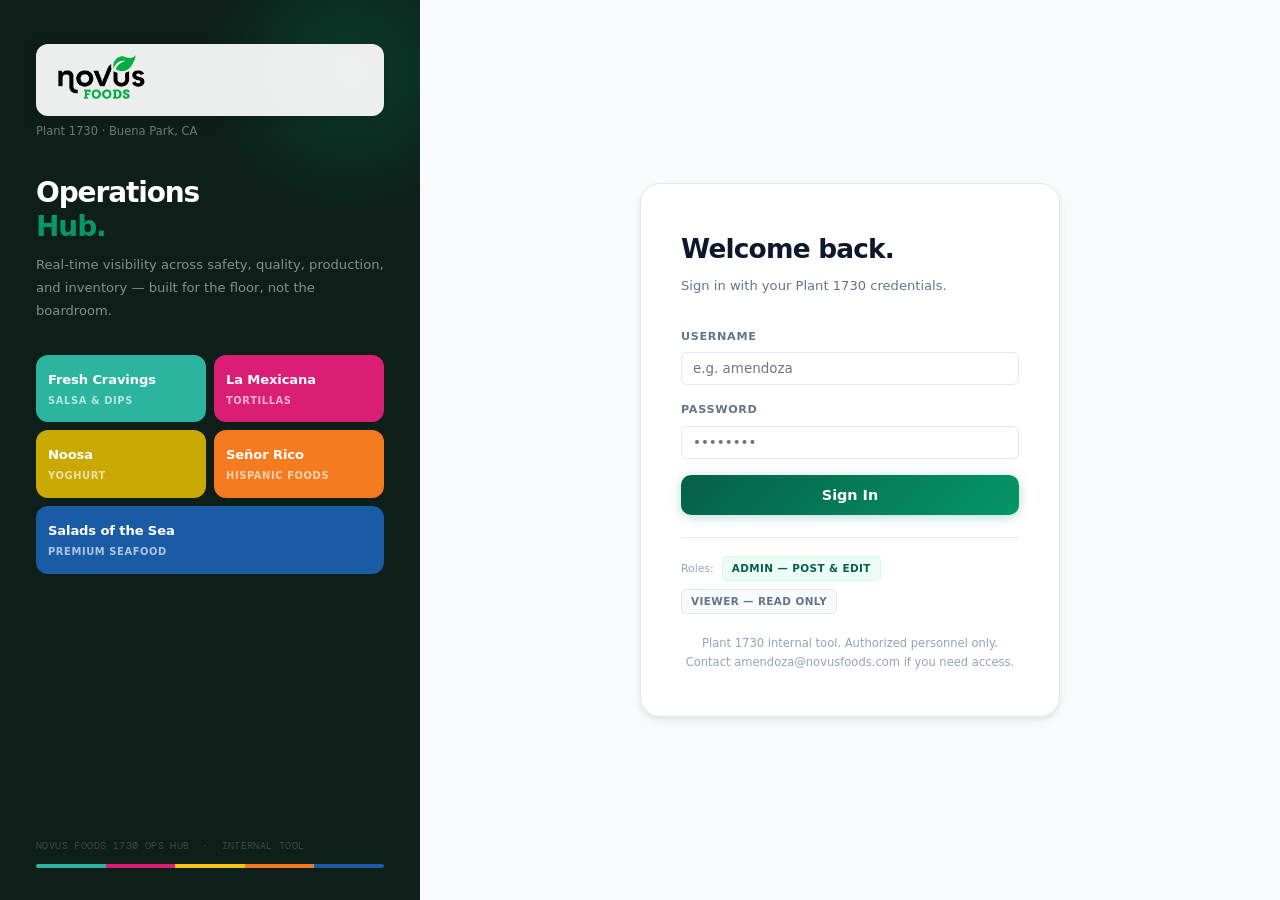
==== commit a8502043: "Add files via upload" ====
--- a/index.html
+++ b/index.html
@@ -1,5 +1,4 @@
 <!DOCTYPE html>
-
 <html lang="en">
 <head>
   <meta charset="UTF-8"/>
@@ -13,101 +12,98 @@
   <style>
     body { display:flex; min-height:100vh; overflow:hidden; }
 
-```
-.brand-panel {
-  width:420px; flex-shrink:0;
-  background:#0d1f18;
-  display:flex; flex-direction:column; justify-content:space-between;
-  padding:44px 36px 32px; position:relative; overflow:hidden;
-}
-/* Subtle radial glow */
-.brand-panel::before {
-  content:''; position:absolute; top:-80px; right:-80px;
-  width:300px; height:300px;
-  background:radial-gradient(circle,rgba(5,150,105,.25) 0%,transparent 70%);
-  pointer-events:none;
-}
-.brand-top { position:relative; z-index:1; }
+    .brand-panel {
+      width:420px; flex-shrink:0;
+      background:#0d1f18;
+      display:flex; flex-direction:column; justify-content:space-between;
+      padding:44px 36px 32px; position:relative; overflow:hidden;
+    }
+    /* Subtle radial glow */
+    .brand-panel::before {
+      content:''; position:absolute; top:-80px; right:-80px;
+      width:300px; height:300px;
+      background:radial-gradient(circle,rgba(5,150,105,.25) 0%,transparent 70%);
+      pointer-events:none;
+    }
+    .brand-top { position:relative; z-index:1; }
 
-/* Novus Foods wordmark */
-.brand-logo { display:flex; flex-direction:column; gap:6px; margin-bottom:36px; }
-.brand-logo-sub { font-size:.72rem; color:rgba(255,255,255,.4); font-weight:500; }
+    /* Novus Foods wordmark */
+    .brand-logo { display:flex; flex-direction:column; gap:6px; margin-bottom:36px; }
+    .brand-logo-sub { font-size:.72rem; color:rgba(255,255,255,.4); font-weight:500; }
 
-.brand-headline { font-size:1.75rem; font-weight:800; color:white; line-height:1.2; letter-spacing:-.04em; margin-bottom:10px; }
-.brand-headline span { color:var(--green); }
-.brand-desc { font-size:.82rem; color:rgba(255,255,255,.5); line-height:1.75; margin-bottom:32px; }
+    .brand-headline { font-size:1.75rem; font-weight:800; color:white; line-height:1.2; letter-spacing:-.04em; margin-bottom:10px; }
+    .brand-headline span { color:var(--green); }
+    .brand-desc { font-size:.82rem; color:rgba(255,255,255,.5); line-height:1.75; margin-bottom:32px; }
 
-/* Brand portfolio tiles */
-.brand-tiles { display:grid; grid-template-columns:1fr 1fr; gap:8px; position:relative; z-index:1; }
-.brand-tile {
-  border-radius:12px; padding:14px 12px;
-  display:flex; flex-direction:column; gap:3px;
-  animation:fadeUp .4s var(--ease) both;
-}
-.brand-tile:nth-child(1){animation-delay:.05s}
-.brand-tile:nth-child(2){animation-delay:.1s}
-.brand-tile:nth-child(3){animation-delay:.15s}
-.brand-tile:nth-child(4){animation-delay:.2s}
-.brand-tile:nth-child(5){animation-delay:.25s;grid-column:span 2;}
-.tile-name { font-size:.82rem; font-weight:800; color:white; letter-spacing:-.01em; }
-.tile-cat  { font-size:.62rem; font-weight:600; color:rgba(255,255,255,.65); text-transform:uppercase; letter-spacing:.06em; }
+    /* Brand portfolio tiles */
+    .brand-tiles { display:grid; grid-template-columns:1fr 1fr; gap:8px; position:relative; z-index:1; }
+    .brand-tile {
+      border-radius:12px; padding:14px 12px;
+      display:flex; flex-direction:column; gap:3px;
+      animation:fadeUp .4s var(--ease) both;
+    }
+    .brand-tile:nth-child(1){animation-delay:.05s}
+    .brand-tile:nth-child(2){animation-delay:.1s}
+    .brand-tile:nth-child(3){animation-delay:.15s}
+    .brand-tile:nth-child(4){animation-delay:.2s}
+    .brand-tile:nth-child(5){animation-delay:.25s;grid-column:span 2;}
+    .tile-name { font-size:.82rem; font-weight:800; color:white; letter-spacing:-.01em; }
+    .tile-cat  { font-size:.62rem; font-weight:600; color:rgba(255,255,255,.65); text-transform:uppercase; letter-spacing:.06em; }
 
-.brand-bottom { position:relative; z-index:1; }
-.brand-bottom-text { font-size:.62rem; color:rgba(255,255,255,.2); font-family:'DM Mono',monospace; letter-spacing:.04em; margin-bottom:10px; }
-.brand-rainbow-bar { display:flex; height:4px; border-radius:2px; overflow:hidden; }
-.brand-rainbow-bar div { flex:1; }
+    .brand-bottom { position:relative; z-index:1; }
+    .brand-bottom-text { font-size:.62rem; color:rgba(255,255,255,.2); font-family:'DM Mono',monospace; letter-spacing:.04em; margin-bottom:10px; }
+    .brand-rainbow-bar { display:flex; height:4px; border-radius:2px; overflow:hidden; }
+    .brand-rainbow-bar div { flex:1; }
 
-.login-panel { flex:1; display:flex; align-items:center; justify-content:center; padding:40px; background:var(--bg); }
-.login-card {
-  background:var(--surface); border:1px solid var(--border);
-  border-radius:20px; padding:44px 40px; width:100%; max-width:420px;
-  box-shadow:var(--shadow); animation:cardIn .4s var(--spring) both;
-}
-.login-greeting { font-size:1.65rem; font-weight:800; color:var(--ink); letter-spacing:-.03em; margin-bottom:4px; }
-.login-sub      { font-size:.82rem; color:var(--ink3); margin-bottom:32px; }
-.error-msg {
-  display:none; background:rgba(220,38,38,.06); border:1px solid rgba(220,38,38,.18);
-  color:var(--red); border-radius:var(--radius-sm); padding:10px 14px;
-  font-size:.82rem; font-weight:600; margin-bottom:16px; animation:fadeUp .2s var(--ease) both;
-}
-.error-msg.visible { display:block; }
-.form-input-wrap { margin-bottom:16px; }
-.form-input-wrap label { display:block; font-size:.7rem; font-weight:700; text-transform:uppercase; letter-spacing:.06em; color:var(--ink3); margin-bottom:7px; }
-.form-input { width:100%; padding:11px 14px; border:1.5px solid var(--border); border-radius:10px; font-family:inherit; font-size:.9rem; color:var(--ink); background:var(--surface2); outline:none; transition:border-color .15s,box-shadow .15s,background .15s; }
-.form-input:focus { border-color:var(--green); box-shadow:0 0 0 3px var(--green-glow); background:var(--surface); }
-.form-input.err { border-color:var(--red-l); }
-.btn-login {
-  width:100%; padding:12px;
-  background:linear-gradient(135deg,var(--green-d),var(--green));
-  color:white; border:none; border-radius:10px; font-family:inherit;
-  font-size:.9rem; font-weight:700; cursor:pointer; margin-top:8px;
-  box-shadow:0 2px 12px rgba(5,150,105,.3);
-  transition:filter .15s,transform .12s var(--spring),box-shadow .15s;
-  display:flex; align-items:center; justify-content:center; gap:8px;
-}
-.btn-login:hover:not(:disabled){ filter:brightness(1.08); transform:translateY(-1px); box-shadow:0 4px 18px rgba(5,150,105,.38); }
-.btn-login:active{ transform:scale(.97); }
-.btn-login:disabled{ opacity:.7; cursor:not-allowed; }
-.spin-mini { display:none; width:14px; height:14px; border:2px solid rgba(255,255,255,.35); border-top-color:white; border-radius:50%; animation:spin .6s linear infinite; }
-.btn-login.loading .spin-mini { display:block; }
-.role-hint { display:flex; gap:8px; flex-wrap:wrap; align-items:center; margin-top:22px; padding-top:18px; border-top:1px solid var(--border); }
-.role-hint-label { font-size:.68rem; color:var(--ink4); }
-.role-badge { font-size:.65rem; font-weight:700; padding:3px 9px; border-radius:5px; text-transform:uppercase; letter-spacing:.04em; }
-.role-admin  { background:var(--green-xll); color:var(--green-d); border:1px solid var(--green-ll); }
-.role-viewer { background:var(--surface2); color:var(--ink3); border:1px solid var(--border); }
-.login-footer { font-size:.72rem; color:var(--ink4); text-align:center; margin-top:20px; line-height:1.65; }
+    .login-panel { flex:1; display:flex; align-items:center; justify-content:center; padding:40px; background:var(--bg); }
+    .login-card {
+      background:var(--surface); border:1px solid var(--border);
+      border-radius:20px; padding:44px 40px; width:100%; max-width:420px;
+      box-shadow:var(--shadow); animation:cardIn .4s var(--spring) both;
+    }
+    .login-greeting { font-size:1.65rem; font-weight:800; color:var(--ink); letter-spacing:-.03em; margin-bottom:4px; }
+    .login-sub      { font-size:.82rem; color:var(--ink3); margin-bottom:32px; }
+    .error-msg {
+      display:none; background:rgba(220,38,38,.06); border:1px solid rgba(220,38,38,.18);
+      color:var(--red); border-radius:var(--radius-sm); padding:10px 14px;
+      font-size:.82rem; font-weight:600; margin-bottom:16px; animation:fadeUp .2s var(--ease) both;
+    }
+    .error-msg.visible { display:block; }
+    .form-input-wrap { margin-bottom:16px; }
+    .form-input-wrap label { display:block; font-size:.7rem; font-weight:700; text-transform:uppercase; letter-spacing:.06em; color:var(--ink3); margin-bottom:7px; }
+    .form-input { width:100%; padding:11px 14px; border:1.5px solid var(--border); border-radius:10px; font-family:inherit; font-size:.9rem; color:var(--ink); background:var(--surface2); outline:none; transition:border-color .15s,box-shadow .15s,background .15s; }
+    .form-input:focus { border-color:var(--green); box-shadow:0 0 0 3px var(--green-glow); background:var(--surface); }
+    .form-input.err { border-color:var(--red-l); }
+    .btn-login {
+      width:100%; padding:12px;
+      background:linear-gradient(135deg,var(--green-d),var(--green));
+      color:white; border:none; border-radius:10px; font-family:inherit;
+      font-size:.9rem; font-weight:700; cursor:pointer; margin-top:8px;
+      box-shadow:0 2px 12px rgba(5,150,105,.3);
+      transition:filter .15s,transform .12s var(--spring),box-shadow .15s;
+      display:flex; align-items:center; justify-content:center; gap:8px;
+    }
+    .btn-login:hover:not(:disabled){ filter:brightness(1.08); transform:translateY(-1px); box-shadow:0 4px 18px rgba(5,150,105,.38); }
+    .btn-login:active{ transform:scale(.97); }
+    .btn-login:disabled{ opacity:.7; cursor:not-allowed; }
+    .spin-mini { display:none; width:14px; height:14px; border:2px solid rgba(255,255,255,.35); border-top-color:white; border-radius:50%; animation:spin .6s linear infinite; }
+    .btn-login.loading .spin-mini { display:block; }
+    .role-hint { display:flex; gap:8px; flex-wrap:wrap; align-items:center; margin-top:22px; padding-top:18px; border-top:1px solid var(--border); }
+    .role-hint-label { font-size:.68rem; color:var(--ink4); }
+    .role-badge { font-size:.65rem; font-weight:700; padding:3px 9px; border-radius:5px; text-transform:uppercase; letter-spacing:.04em; }
+    .role-admin  { background:var(--green-xll); color:var(--green-d); border:1px solid var(--green-ll); }
+    .role-viewer { background:var(--surface2); color:var(--ink3); border:1px solid var(--border); }
+    .login-footer { font-size:.72rem; color:var(--ink4); text-align:center; margin-top:20px; line-height:1.65; }
 
-@media(max-width:768px){
-  body{flex-direction:column;}
-  .brand-panel{width:100%;padding:28px 24px 20px;}
-  .brand-headline{font-size:1.5rem;}
-  .plant-stats{flex-direction:row;flex-wrap:wrap;}
-  .stat-pill{flex:1;min-width:140px;}
-  .login-panel{padding:24px 20px;}
-  .login-card{padding:28px 22px;}
-}
-```
-
+    @media(max-width:768px){
+      body{flex-direction:column;}
+      .brand-panel{width:100%;padding:28px 24px 20px;}
+      .brand-headline{font-size:1.5rem;}
+      .plant-stats{flex-direction:row;flex-wrap:wrap;}
+      .stat-pill{flex:1;min-width:140px;}
+      .login-panel{padding:24px 20px;}
+      .login-card{padding:28px 22px;}
+    }
   </style>
 </head>
 <body>
@@ -122,43 +118,40 @@
       <h1 class="brand-headline">Operations<br><span>Hub.</span></h1>
       <p class="brand-desc">Real-time visibility across safety, quality, production, and inventory — built for the floor, not the boardroom.</p>
 
-```
-  <div class="brand-tiles">
-    <div class="brand-tile" style="background:#2BB5A0;">
-      <span class="tile-name">fresh cravings</span>
-      <span class="tile-cat">Salsa &amp; Dips</span>
+      <div class="brand-tiles">
+        <div class="brand-tile" style="background:#2BB5A0;">
+          <span class="tile-name">Fresh Cravings</span>
+          <span class="tile-cat">Salsa &amp; Dips</span>
+        </div>
+        <div class="brand-tile" style="background:#DA1E75;">
+          <span class="tile-name">La Mexicana</span>
+          <span class="tile-cat">Tortillas</span>
+        </div>
+        <div class="brand-tile" style="background:#c9a800;">
+          <span class="tile-name">Noosa</span>
+          <span class="tile-cat">Yoghurt</span>
+        </div>
+        <div class="brand-tile" style="background:#F47B20;">
+          <span class="tile-name">Señor Rico</span>
+          <span class="tile-cat">Hispanic Foods</span>
+        </div>
+        <div class="brand-tile" style="background:#1A5BA6;">
+          <span class="tile-name">Salads of the Sea</span>
+          <span class="tile-cat">Premium Seafood</span>
+        </div>
+      </div>
     </div>
-    <div class="brand-tile" style="background:#DA1E75;">
-      <span class="tile-name">La Mexicana</span>
-      <span class="tile-cat">Tortillas</span>
+
+    <div class="brand-bottom">
+      <div class="brand-bottom-text">NOVUS FOODS 1730 OPS HUB &nbsp;·&nbsp; INTERNAL TOOL</div>
+      <div class="brand-rainbow-bar">
+        <div style="background:#2BB5A0"></div>
+        <div style="background:#DA1E75"></div>
+        <div style="background:#F5C518"></div>
+        <div style="background:#F47B20"></div>
+        <div style="background:#1A5BA6"></div>
+      </div>
     </div>
-    <div class="brand-tile" style="background:#c9a800;">
-      <span class="tile-name">noosa</span>
-      <span class="tile-cat">Yoghurt</span>
-    </div>
-    <div class="brand-tile" style="background:#F47B20;">
-      <span class="tile-name">Señor Rico</span>
-      <span class="tile-cat">Hispanic Foods</span>
-    </div>
-    <div class="brand-tile" style="background:#1A5BA6;">
-      <span class="tile-name">Salads of the Sea</span>
-      <span class="tile-cat">Premium Seafood</span>
-    </div>
-  </div>
-</div>
-
-<div class="brand-bottom">
-  <div class="brand-bottom-text">NOVUS FOODS 1730 OPS HUB &nbsp;·&nbsp; INTERNAL TOOL</div>
-  <div class="brand-rainbow-bar">
-    <div style="background:#2BB5A0"></div>
-    <div style="background:#DA1E75"></div>
-    <div style="background:#F5C518"></div>
-    <div style="background:#F47B20"></div>
-    <div style="background:#1A5BA6"></div>
-  </div>
-</div>
-```
-
   </div>
 
   <div class="login-panel">
@@ -174,7 +167,7 @@
         <span class="role-badge role-admin">Admin — post &amp; edit</span>
         <span class="role-badge role-viewer">Viewer — read only</span>
       </div>
-      <div class="login-footer">Plant 1730 internal tool. Authorized personnel only.<br>Contact your plant manager if you need access.</div>
+      <div class="login-footer">Plant 1730 internal tool. Authorized personnel only.<br>Contact amendoza@novusfoods.com if you need access.</div>
     </div>
   </div>
 
@@ -198,6 +191,5 @@
     setTimeout(()=>{window.location.href='dds-announcements.html';},350);
   }
 </script>
-
 </body>
-</html>
+</html>
--- a/novus-styles.css
+++ b/novus-styles.css
@@ -1452,4 +1452,4 @@
   z-index: 400;
   animation: fadeDown .12s var(--ease-out) both;
 }
-.more-dropdown.hidden { display: none; }
+.more-dropdown.hidden { display: none; }
